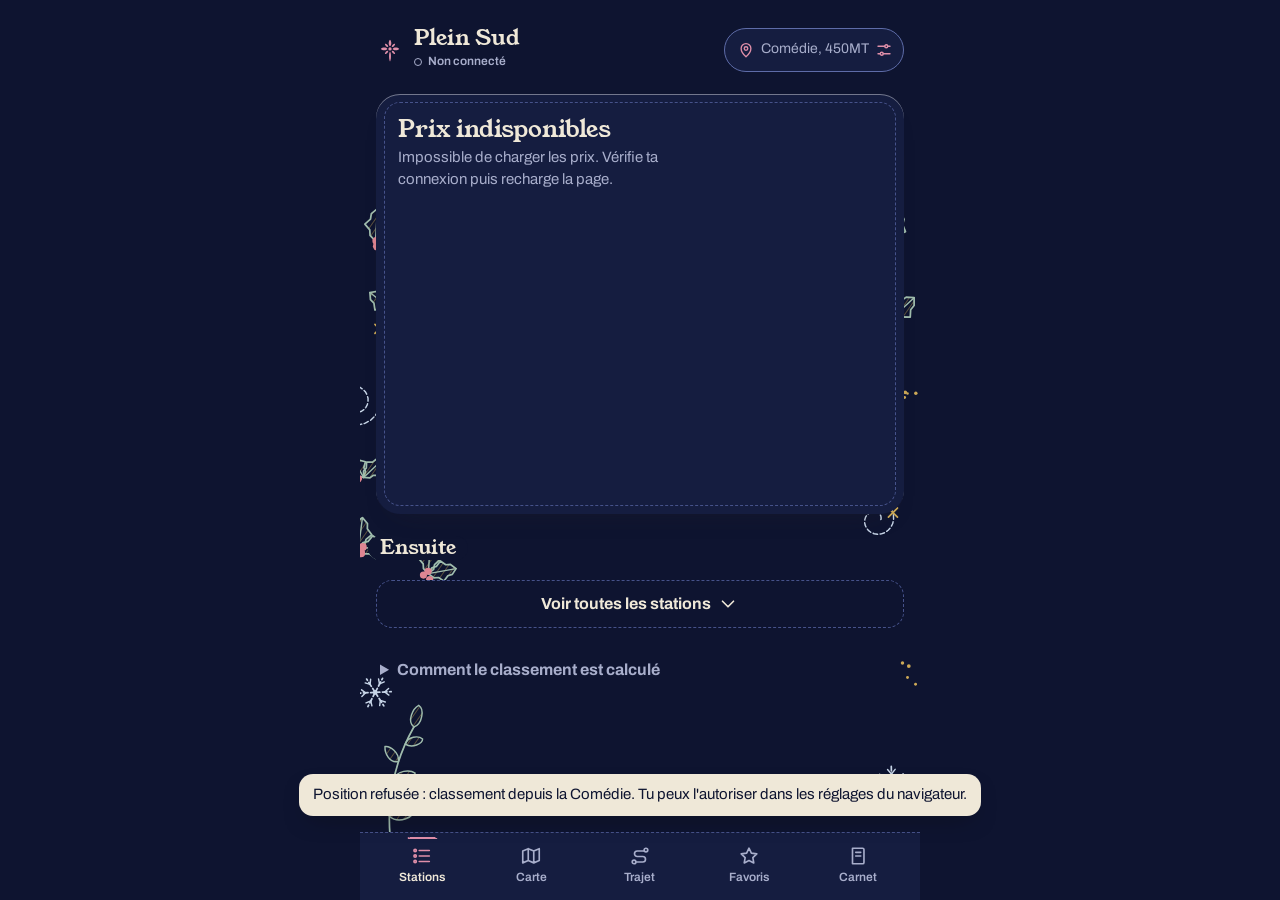
==== web/index.html @ 7401dbab "Pastille connecté / non connecté sous le titre, liens des réglages en boutons Co-Authored-By: Claude" ====
<!doctype html>
<html lang="fr" class="intro">
<head>
  <meta charset="utf-8">
  <meta name="viewport" content="width=device-width, initial-scale=1, viewport-fit=cover">
  <title>Plein Sud</title>
  <meta name="description" content="Où faire le plein autour de Montpellier, détour compris. Prix officiels relevés toutes les 6 heures.">
  <meta name="theme-color" content="#F3EDE0">
  <script src="theme.js"></script>
  <link rel="manifest" href="manifest.webmanifest">
  <link rel="icon" href="icons/icon.svg" type="image/svg+xml">
  <link rel="apple-touch-icon" href="icons/apple-touch-icon.png">
  <meta name="apple-mobile-web-app-capable" content="yes">
  <meta name="apple-mobile-web-app-status-bar-style" content="default">
  <meta name="apple-mobile-web-app-title" content="Plein Sud">
  <link rel="preload" href="fonts/archivo-wdth.woff2" as="font" type="font/woff2" crossorigin>
  <link rel="preload" href="fonts/young-serif.woff2" as="font" type="font/woff2" crossorigin>
  <script>document.documentElement.classList.add("js")</script>
  <link rel="stylesheet" href="styles.css">
</head>
<body>
  <svg width="0" height="0" style="position:absolute" aria-hidden="true">
    <defs>
      <symbol id="i-list" viewBox="0 0 24 24"><path d="M9 6h11M9 12h11M9 18h11"/><circle cx="4.5" cy="6" r="1.3"/><circle cx="4.5" cy="12" r="1.3"/><circle cx="4.5" cy="18" r="1.3"/></symbol>
      <symbol id="i-map" viewBox="0 0 24 24"><path d="M9 4 3 6.5v13L9 17l6 2.5 6-2.5v-13L15 6.5 9 4Zm0 0v13m6-10.5v13"/></symbol>
      <symbol id="i-star" viewBox="0 0 24 24"><path d="m12 3.5 2.6 5.3 5.9.9-4.3 4.1 1 5.8L12 16.9l-5.2 2.7 1-5.8-4.3-4.1 5.9-.9L12 3.5Z"/></symbol>
      <symbol id="i-log" viewBox="0 0 24 24"><path d="M6 3.5h11a1.5 1.5 0 0 1 1.5 1.5v14A1.5 1.5 0 0 1 17 20.5H6zM6 3.5v17M9.5 8h5.5M9.5 12h5.5"/></symbol>
      <symbol id="i-pin" viewBox="0 0 24 24"><path d="M12 21s-6.5-5.6-6.5-11a6.5 6.5 0 0 1 13 0c0 5.4-6.5 11-6.5 11Z"/><circle cx="12" cy="10" r="2.4"/></symbol>
      <symbol id="i-go" viewBox="0 0 24 24"><path d="M4 11.5 20 4l-7.5 16-1.8-6.7L4 11.5Z"/></symbol>
      <symbol id="i-share" viewBox="0 0 24 24"><path d="M12 15V4m0 0L8 8m4-4 4 4M6 12v6.5A1.5 1.5 0 0 0 7.5 20h9a1.5 1.5 0 0 0 1.5-1.5V12"/></symbol>
      <symbol id="i-close" viewBox="0 0 24 24"><path d="M6 6l12 12M18 6 6 18"/></symbol>
      <symbol id="i-caution" viewBox="0 0 24 24"><path d="M12 4 2.8 19.5h18.4L12 4Z"/><path d="M12 10v4.5M12 17.2v.3"/></symbol>
      <symbol id="i-plus" viewBox="0 0 24 24"><path d="M12 5v14M5 12h14"/></symbol>
      <symbol id="i-sliders" viewBox="0 0 24 24"><path d="M4 7h9M17 7h3M4 17h3M11 17h9"/><circle cx="15" cy="7" r="2"/><circle cx="9" cy="17" r="2"/></symbol>
      <symbol id="i-chevron" viewBox="0 0 24 24"><path d="m6 9 6 6 6-6"/></symbol>
      <symbol id="i-route" viewBox="0 0 24 24"><circle cx="5.5" cy="18.5" r="2"/><circle cx="18.5" cy="5.5" r="2"/><path d="M7.5 18.5H15a3 3 0 0 0 0-6H9a3 3 0 0 1 0-6h7.5"/></symbol>
      <symbol id="i-ride" viewBox="0 0 24 24"><path d="M3 9.5c2.5 0 3.5 1.5 5 1.5h8c1.5 0 2.5-1.5 5-1.5M8 11l-1.5 7M16 11l1.5 7M10.5 11v-2h3v2"/></symbol>
      <symbol id="i-flag" viewBox="0 0 24 24"><path d="M5.5 21V4m0 .5h11l-2 4 2 4h-11"/></symbol>
    </defs>
  </svg>

  <div class="shell">
    <header class="top">
      <svg class="mark" viewBox="0 0 256 256" aria-hidden="true"><path class="mk-petal" style="--i:0" d="M128.00 94.00C147.00 80.80 140.40 44.80 128.00 34.00C115.60 44.80 109.00 80.80 128.00 94.00Z"/><path class="mk-petal" style="--i:1" d="M144.97 101.03C161.58 104.57 175.90 83.25 174.67 71.33C162.75 70.10 141.43 84.42 144.97 101.03Z"/><path class="mk-petal" style="--i:2" d="M152.00 118.00C165.20 137.00 201.20 130.40 212.00 118.00C201.20 105.60 165.20 99.00 152.00 118.00Z"/><path class="mk-petal" style="--i:3" d="M144.97 134.97C141.43 151.58 162.75 165.90 174.67 164.67C175.90 152.75 161.58 131.43 144.97 134.97Z"/><path class="mk-petal" style="--i:4" d="M128.00 142.00C113.75 162.24 118.70 217.44 128.00 234.00C137.30 217.44 142.25 162.24 128.00 142.00Z"/><path class="mk-petal" style="--i:5" d="M111.03 134.97C94.42 131.43 80.10 152.75 81.33 164.67C93.25 165.90 114.57 151.58 111.03 134.97Z"/><path class="mk-petal" style="--i:6" d="M104.00 118.00C90.80 99.00 54.80 105.60 44.00 118.00C54.80 130.40 90.80 137.00 104.00 118.00Z"/><path class="mk-petal" style="--i:7" d="M111.03 101.03C114.57 84.42 93.25 70.10 81.33 71.33C80.10 83.25 94.42 104.57 111.03 101.03Z"/><path class="mk-core" d="M143 118A15 15 0 1 1 113 118A15 15 0 1 1 143 118Z"/></svg>
      <div class="brand">
        <h1>Plein Sud</h1>
        <button class="who" id="who" type="button" aria-label="Profil : non connecté. Ouvrir Amis"><i aria-hidden="true"></i><span>Non connecté</span></button>
      </div>
      <button class="start" id="start" type="button" aria-haspopup="dialog" aria-label="Départ et véhicule">
        <svg class="ic" aria-hidden="true"><use href="#i-pin"/></svg><span id="startText">Position…</span><svg class="ic ic-end" aria-hidden="true"><use href="#i-sliders"/></svg>
      </button>
    </header>

    <div class="fuels" id="fuels" role="radiogroup" aria-label="Carburant"></div>
    <p class="fresh" id="fresh" role="status" hidden></p>

    <div class="ptr" id="ptr" aria-hidden="true"><svg class="ptr-flower" viewBox="0 0 64 64"><g class="ptr-petals"><path style="--i:0" transform="rotate(0 32 32)" d="M32 30C27 25 27 13 32 8C37 13 37 25 32 30Z"/><path style="--i:1" transform="rotate(45 32 32)" d="M32 30C27 25 27 13 32 8C37 13 37 25 32 30Z"/><path style="--i:2" transform="rotate(90 32 32)" d="M32 30C27 25 27 13 32 8C37 13 37 25 32 30Z"/><path style="--i:3" transform="rotate(135 32 32)" d="M32 30C27 25 27 13 32 8C37 13 37 25 32 30Z"/><path style="--i:4" transform="rotate(180 32 32)" d="M32 30C27 25 27 13 32 8C37 13 37 25 32 30Z"/><path style="--i:5" transform="rotate(225 32 32)" d="M32 30C27 25 27 13 32 8C37 13 37 25 32 30Z"/><path style="--i:6" transform="rotate(270 32 32)" d="M32 30C27 25 27 13 32 8C37 13 37 25 32 30Z"/><path style="--i:7" transform="rotate(315 32 32)" d="M32 30C27 25 27 13 32 8C37 13 37 25 32 30Z"/></g><circle class="ptr-knot" cx="32" cy="32" r="4.5"/></svg><span class="ptr-text" id="ptrText">Tire pour actualiser</span></div>
    <main class="views" id="views">
      <section class="view" id="view-rank" aria-labelledby="tab-rank">
        <article class="answer" id="answer" aria-live="polite">
          <svg class="bouquet pending" viewBox="0 0 200 380" aria-hidden="true" focusable="false"><defs><pattern id="satin" width="4" height="4" patternUnits="userSpaceOnUse" patternTransform="rotate(35)"><line x1="0" y1="0" x2="0" y2="4" class="satin-line"/></pattern><pattern id="satin-rose" width="3.4" height="3.4" patternUnits="userSpaceOnUse" patternTransform="rotate(-20)"><line x1="0" y1="0" x2="0" y2="3.4" class="satin-line-rose"/></pattern></defs><g class="stitches"><path class="t-sage w2" d="M182 372C170 320 156 282 140 238C126 200 118 160 116 108"/><path class="t-sage w1 stitch" d="M185 372C174 322 160 284 144 240C131 203 123 163 120 112"/><path class="t-sage w15 satin" d="M160.0 300.0C153.3 282.8 127.8 274.2 118.0 280.8C121.7 290.7 143.6 308.5 160.0 300.0Z"/><path class="t-sage w1" d="M160 300Q142.0 288.4 118.0 280.8"/><path class="t-sage w15 satin" d="M148.0 262.0C162.0 266.0 181.1 250.4 182.6 241.7C173.1 239.6 148.3 245.7 148.0 262.0Z"/><path class="t-sage w1" d="M148 262Q168.3 249.8 182.6 241.7"/><path class="t-sage w15 satin" d="M136.0 222.0C132.7 207.5 109.9 195.2 100.5 199.3C103.6 208.0 121.9 227.2 136.0 222.0Z"/><path class="t-sage w1" d="M136 222Q121.2 208.7 100.5 199.3"/><path class="t-sage w15 satin" d="M128.0 186.0C140.1 186.8 155.1 174.1 155.1 165.3C146.3 164.2 128.0 172.6 128.0 186.0Z"/><path class="t-sage w1" d="M128 186Q144.5 173.6 155.1 165.3"/><path class="t-sage w15 satin" d="M122.0 152.0C122.4 139.7 107.8 130.0 102.0 132.3C102.0 139.1 110.5 154.4 122.0 152.0Z"/><path class="t-sage w1" d="M122 152Q115.0 140.1 102.0 132.3"/><path class="t-lav w15" d="M150 268C120 246 96 214 84 168"/><ellipse class="t-lav w12 knot" cx="112.8" cy="234.5" rx="3.6" ry="5.2" transform="rotate(-45.0 112.8 234.5)"/><ellipse class="t-lav w12 knot" cx="121.8" cy="234.5" rx="3.6" ry="5.2" transform="rotate(5.0 121.8 234.5)"/><ellipse class="t-lav w12 knot" cx="105.8" cy="225.0" rx="3.6" ry="5.2" transform="rotate(-45.0 105.8 225.0)"/><ellipse class="t-lav w12 knot" cx="114.8" cy="225.0" rx="3.6" ry="5.2" transform="rotate(5.0 114.8 225.0)"/><ellipse class="t-lav w12 knot" cx="99.3" cy="214.7" rx="3.6" ry="5.2" transform="rotate(-45.0 99.3 214.7)"/><ellipse class="t-lav w12 knot" cx="108.3" cy="214.7" rx="3.6" ry="5.2" transform="rotate(5.0 108.3 214.7)"/><ellipse class="t-lav w12 knot" cx="93.4" cy="203.7" rx="3.6" ry="5.2" transform="rotate(-45.0 93.4 203.7)"/><ellipse class="t-lav w12 knot" cx="102.4" cy="203.7" rx="3.6" ry="5.2" transform="rotate(5.0 102.4 203.7)"/><ellipse class="t-lav w12 knot" cx="88.1" cy="192.0" rx="3.6" ry="5.2" transform="rotate(-45.0 88.1 192.0)"/><ellipse class="t-lav w12 knot" cx="97.1" cy="192.0" rx="3.6" ry="5.2" transform="rotate(5.0 97.1 192.0)"/><ellipse class="t-lav w12 knot" cx="83.5" cy="179.4" rx="3.6" ry="5.2" transform="rotate(-45.0 83.5 179.4)"/><ellipse class="t-lav w12 knot" cx="92.5" cy="179.4" rx="3.6" ry="5.2" transform="rotate(5.0 92.5 179.4)"/><ellipse class="t-lav w12 knot" cx="79.5" cy="166.0" rx="3.6" ry="5.2" transform="rotate(-45.0 79.5 166.0)"/><ellipse class="t-lav w12 knot" cx="88.5" cy="166.0" rx="3.6" ry="5.2" transform="rotate(5.0 88.5 166.0)"/><path class="t-sage w15" d="M141 240C122 238 104 246 90 262"/><path class="t-rose w12" d="M90.0 262.0C97.6 261.4 101.1 252.8 98.0 248.1C92.5 248.3 86.3 256.1 90.0 262.0Z"/><path class="t-rose w12" d="M90.0 262.0C96.6 266.3 105.4 260.4 105.0 256.5C101.1 254.0 90.7 254.4 90.0 262.0Z"/><path class="t-rose w12" d="M90.0 262.0C90.4 270.0 102.0 270.8 105.0 267.5C105.1 262.3 96.5 257.4 90.0 262.0Z"/><path class="t-sage w12 satin" d="M104.0 250.0C97.8 251.3 97.5 261.1 99.2 263.2C103.2 262.8 106.9 255.7 104.0 250.0Z"/><path class="t-coral w12" d="M122.0 318.0C130.0 314.9 126.3 303.9 122.7 301.5C118.7 302.7 115.4 312.8 122.0 318.0Z"/><path class="t-coral w12" d="M122.0 318.0C127.4 323.0 135.6 315.5 137.1 311.3C132.8 309.3 122.0 310.1 122.0 318.0Z"/><path class="t-coral w12" d="M122.0 318.0C119.9 326.0 127.5 331.4 131.5 331.5C133.3 326.7 130.7 318.6 122.0 318.0Z"/><path class="t-coral w12" d="M122.0 318.0C113.4 317.5 110.6 327.9 113.6 332.2C118.8 331.7 124.5 324.7 122.0 318.0Z"/><path class="t-coral w12" d="M122.0 318.0C120.0 311.6 110.1 310.1 106.1 313.5C107.6 318.7 115.1 324.2 122.0 318.0Z"/><circle class="t-ochre knot-fill" cx="122" cy="318" r="3.1"/><path class="t-coral w12" d="M102.0 340.0C108.0 338.1 105.6 329.8 102.9 328.0C98.8 329.9 96.4 335.6 102.0 340.0Z"/><path class="t-coral w12" d="M102.0 340.0C105.8 342.9 111.5 337.7 113.1 335.4C109.4 332.3 102.6 333.2 102.0 340.0Z"/><path class="t-coral w12" d="M102.0 340.0C99.6 344.2 103.8 350.0 108.0 350.4C109.4 346.4 108.5 341.4 102.0 340.0Z"/><path class="t-coral w12" d="M102.0 340.0C96.3 338.6 92.6 346.1 95.0 349.8C98.0 350.9 103.4 344.1 102.0 340.0Z"/><path class="t-coral w12" d="M102.0 340.0C101.4 333.5 94.2 331.7 91.1 334.9C91.5 339.6 98.1 343.6 102.0 340.0Z"/><circle class="t-ochre knot-fill" cx="102" cy="340" r="2.2"/><path class="t-coral w12" d="M140.0 346.0C143.7 342.3 142.7 337.0 139.3 335.5C137.4 336.9 134.9 344.4 140.0 346.0Z"/><path class="t-coral w12" d="M140.0 346.0C144.2 350.4 150.0 347.6 150.3 344.1C147.6 341.8 141.5 340.2 140.0 346.0Z"/><path class="t-coral w12" d="M140.0 346.0C138.2 350.2 144.7 355.4 147.2 353.6C148.0 351.7 146.0 346.1 140.0 346.0Z"/><path class="t-coral w12" d="M140.0 346.0C134.3 345.2 132.1 351.2 134.2 354.7C137.6 355.9 142.9 350.5 140.0 346.0Z"/><path class="t-coral w12" d="M140.0 346.0C139.7 340.1 133.0 341.3 130.2 342.3C131.4 346.0 136.0 348.3 140.0 346.0Z"/><circle class="t-ochre knot-fill" cx="140" cy="346" r="2.0"/><path class="t-sky w12 stitch" d="M139.3 56.5 L141.9 52.2 L145.3 48.7 L149.4 46.1 L153.8 44.5 L158.4 44.0 L162.9 44.6 L167.1 46.1 L170.8 48.5 L173.7 51.6 L175.8 55.2 L177.0 59.1 L177.3 63.1 L176.7 67.0 L175.2 70.5 L173.0 73.6 L170.2 76.0 L167.1 77.6 L163.7 78.5 L160.3 78.6 L157.1 77.9 L154.2 76.5 L151.7 74.6 L149.9 72.2 L148.6 69.5 L148.1 66.7 L148.1 63.9 L148.8 61.3 L150.1 59.0 L151.8 57.2 L153.8 55.8 L155.9 55.0 L158.2 54.7 L160.3 54.9 L162.3 55.6 L163.9 56.6 L165.3 58.0 L166.2 59.6 L166.6 61.2 L166.7 62.9 L166.4 64.4 L165.8 65.7 L164.9 66.8 L163.8 67.6 L162.7 68.0"/><path class="t-sky w12 stitch" d="M86.9 98.2 L84.8 101.6 L82.0 104.4 L78.8 106.5 L75.2 107.7 L71.5 108.1 L67.9 107.7 L64.6 106.5 L61.7 104.6 L59.3 102.2 L57.6 99.4 L56.6 96.3 L56.4 93.2 L56.8 90.1 L57.9 87.4 L59.5 85.0 L61.6 83.1 L64.0 81.7 L66.6 81.0 L69.1 80.9 L71.6 81.3 L73.8 82.3 L75.7 83.7 L77.1 85.4 L78.1 87.3 L78.6 89.4 L78.6 91.4 L78.2 93.3 L77.4 94.9 L76.2 96.3 L74.8 97.3 L73.4 98.0 L71.8 98.2 L70.4 98.1 L69.1 97.7 L68.0 97.0 L67.1 96.1 L66.5 95.1 L66.2 94.1 L66.2 93.1"/><path class="t-lav w1 stitch" d="M143.0 140.1 L140.7 138.0 L138.9 135.5 L137.8 132.7 L137.3 129.8 L137.6 126.9 L138.4 124.2 L139.8 121.9 L141.7 120.0 L143.9 118.5 L146.2 117.7 L148.7 117.4 L151.1 117.7 L153.3 118.5 L155.2 119.7 L156.7 121.3 L157.8 123.2 L158.4 125.1 L158.5 127.1 L158.2 129.0 L157.5 130.7 L156.4 132.2 L155.1 133.3 L153.6 134.0 L152.1 134.4 L150.6 134.4 L149.1 134.1 L147.9 133.4 L146.9 132.6 L146.2 131.5 L145.8 130.4 L145.6 129.3 L145.7 128.3 L146.1 127.4 L146.6 126.6 L147.2 126.1 L147.9 125.7"/><path class="t-sky w12 stitch" d="M58 112C70 120 86 118 92 106"/><path class="t-sky w12 stitch" d="M168 98C182 104 190 92 184 80"/><path class="t-rose w15 satin-rose" d="M116.0 104.0C114.0 81.0 83.3 73.9 70.1 79.6C71.1 93.5 96.8 114.9 116.0 104.0Z"/><path class="t-rose w15 satin-rose" d="M116.0 104.0C124.5 82.3 102.6 61.0 89.2 59.4C83.8 71.4 94.1 103.6 116.0 104.0Z"/><path class="t-rose w15 satin-rose" d="M116.0 104.0C135.1 90.6 128.0 58.9 116.0 52.0C102.9 60.9 97.7 91.1 116.0 104.0Z"/><path class="t-rose w15 satin-rose" d="M116.0 104.0C139.8 102.3 149.9 73.0 142.8 59.4C127.9 59.4 106.2 82.6 116.0 104.0Z"/><path class="t-rose w15 satin-rose" d="M116.0 104.0C136.5 113.8 160.4 92.9 161.9 79.6C150.4 72.4 118.6 81.6 116.0 104.0Z"/><path class="t-rose w12" d="M116.0 108.0C110.0 89.8 85.3 91.8 76.6 101.1C80.8 112.5 102.1 122.4 116.0 108.0Z"/><path class="t-rose w12" d="M116.0 108.0C119.8 88.1 100.1 75.7 87.7 79.7C84.5 91.9 97.4 112.2 116.0 108.0Z"/><path class="t-rose w12" d="M116.0 108.0C134.8 112.7 148.1 90.4 144.3 79.7C132.8 75.9 110.9 89.9 116.0 108.0Z"/><path class="t-rose w12" d="M116.0 108.0C128.7 122.7 151.9 113.4 155.4 101.1C147.5 92.0 123.0 90.0 116.0 108.0Z"/><path class="t-rose w15" d="M116.0 110.0C126.4 97.7 115.1 79.9 105.5 77.7C100.1 85.6 101.7 107.1 116.0 110.0Z"/><path class="t-rose w15" d="M116.0 110.0C130.6 106.1 134.0 85.9 126.5 77.7C116.1 79.0 105.9 96.8 116.0 110.0Z"/><circle class="t-ochre knot-fill" cx="103.8" cy="97.6" r="2.3"/><circle class="t-ochre knot-fill" cx="105.7" cy="95.7" r="2.3"/><circle class="t-ochre knot-fill" cx="108.5" cy="94.3" r="2.3"/><circle class="t-ochre knot-fill" cx="112.1" cy="93.3" r="2.3"/><circle class="t-ochre knot-fill" cx="116.0" cy="93.0" r="2.3"/><circle class="t-ochre knot-fill" cx="119.9" cy="93.3" r="2.3"/><circle class="t-ochre knot-fill" cx="123.5" cy="94.3" r="2.3"/><circle class="t-ochre knot-fill" cx="126.3" cy="95.7" r="2.3"/><circle class="t-ochre knot-fill" cx="128.2" cy="97.6" r="2.3"/><circle class="t-ochre knot-fill" cx="116" cy="96" r="3"/></g></svg>
          <div class="answer-body" id="answerBody"></div>
        </article>
        <button type="button" class="e10hint" id="e10Hint" hidden></button>
        <button type="button" class="savings" id="savings" data-view-go="log" hidden></button>
        <h2 class="next-title" id="nextTitle">Ensuite</h2>
        <ol class="alts" id="alts" aria-labelledby="nextTitle"></ol>
        <button class="more" id="showAll" type="button" aria-expanded="false" aria-controls="allList"><span id="showAllText">Voir toutes les stations</span><svg class="ic" aria-hidden="true"><use href="#i-chevron"/></svg></button>
        <ol class="alts all" id="allList" hidden aria-label="Toutes les stations"></ol>
        <section class="trend" id="trend" aria-labelledby="trendTitle" hidden>
          <h2 class="next-title" id="trendTitle">Prix de la zone</h2>
          <div class="trend-card" id="trendBody"></div>
        </section>
        <details class="how">
          <summary>Comment le classement est calculé</summary>
          <p>Coût total = le plein + le carburant brûlé pour l’aller-retour depuis ton point de départ, avec ton véhicule. La distance est à vol d’oiseau multipliée par 1,3 pour approcher la route. Les prix de plus de 14 jours et les ruptures signalées sont écartés. Positions et noms des stations : © contributeurs OpenStreetMap.</p>
        </details>
      </section>

      <section class="view" id="view-map" aria-labelledby="tab-map" hidden>
        <div class="map" id="map" role="region" aria-label="Carte des stations"></div>
        <p class="map-note" id="mapNote">Les numéros reprennent le classement. Touche une pastille pour ouvrir la station.</p>
      </section>

      <section class="view" id="view-trip" aria-labelledby="tab-trip" hidden>
        <h2 class="view-title">Trajet</h2>
        <form class="trip-form" id="tripForm" autocomplete="off" role="search">
          <p class="trip-from">Départ : <button type="button" class="linkish" data-open-settings id="tripFrom">ta position</button></p>
          <label class="field" for="tripTo">Où vas-tu ?
            <input id="tripTo" type="search" enterkeyhint="search" placeholder="Millau, Nîmes, une adresse…" aria-controls="tripSugg" aria-autocomplete="list"></label>
          <ul class="trip-sugg" id="tripSugg" role="listbox" aria-label="Suggestions" hidden></ul>
          <div class="choices trip-recent" id="tripRecent"></div>
          <div class="trip-corr"><span>Écart max de la route</span><div class="choices" id="tripCorr"></div></div>
        </form>
        <div class="trip-map" id="tripMap" role="region" aria-label="Aperçu du trajet et des stations" hidden></div>
        <div class="trip-out" id="tripOut" aria-live="polite"></div>
      </section>

      <section class="view" id="view-fav" aria-labelledby="tab-fav" hidden>
        <h2 class="view-title">Tes stations</h2>
        <ol class="alts" id="favList"></ol>
      </section>

      <section class="view" id="view-log" aria-labelledby="tab-log" hidden>
        <h2 class="view-title">Carnet</h2>
        <div class="log-total" id="logTotal"></div>
        <form class="log-form" id="logForm">
          <h3>Noter un plein</h3>
          <label class="field" for="logStation">Station
            <select id="logStation" required></select>
          </label>
          <div class="field-row">
            <label class="field" for="logLitres">Litres
              <input id="logLitres" type="text" inputmode="decimal" autocomplete="off" placeholder="14" required>
            </label>
            <label class="field" for="logPrice">Prix au litre (€)
              <input id="logPrice" type="text" inputmode="decimal" autocomplete="off" placeholder="1,989" required>
            </label>
          </div>
          <label class="field" for="logKm">Kilométrage au compteur (facultatif, pour calculer ta conso réelle)
            <input id="logKm" type="text" inputmode="numeric" autocomplete="off" placeholder="12 340">
          </label>
          <p class="hint" id="logPreview"></p>
          <button class="btn btn-main" type="submit"><svg class="ic" aria-hidden="true"><use href="#i-plus"/></svg>Ajouter au carnet</button>
        </form>
        <ol class="log-list" id="logList" aria-label="Pleins notés"></ol>
      </section>
    </main>

    <nav class="tabs" role="tablist" aria-label="Sections">
      <button role="tab" id="tab-rank" aria-controls="view-rank" aria-selected="true" data-view="rank"><svg class="ic" aria-hidden="true"><use href="#i-list"/></svg><span>Stations</span></button>
      <button role="tab" id="tab-map" aria-controls="view-map" aria-selected="false" data-view="map"><svg class="ic" aria-hidden="true"><use href="#i-map"/></svg><span>Carte</span></button>
      <button role="tab" id="tab-trip" aria-controls="view-trip" aria-selected="false" data-view="trip"><svg class="ic" aria-hidden="true"><use href="#i-route"/></svg><span>Trajet</span></button>
      <button role="tab" id="tab-fav" aria-controls="view-fav" aria-selected="false" data-view="fav"><svg class="ic" aria-hidden="true"><use href="#i-star"/></svg><span>Favoris</span></button>
      <button role="tab" id="tab-log" aria-controls="view-log" aria-selected="false" data-view="log"><svg class="ic" aria-hidden="true"><use href="#i-log"/></svg><span>Carnet</span></button>
    </nav>
  </div>

  <div class="fill-scrim" id="fillScrim" hidden></div>
  <aside class="fillcard" id="fillCard" role="status" aria-live="polite" aria-labelledby="fillTitle" hidden>
    <p class="fill-title" id="fillTitle">Tu fais le plein ?</p>
    <p class="fill-text" id="fillText"></p>
    <div class="fill-actions">
      <button class="btn btn-main" type="button" id="fillQuick"></button>
      <button class="btn" type="button" id="fillYes">Modifier les litres ou le prix</button>
      <button class="btn btn-text" type="button" id="fillNo">Pas maintenant</button>
    </div>
  </aside>
  <label class="haptic" id="hapticLabel" aria-hidden="true"><input type="checkbox" switch id="hapticSwitch" tabindex="-1"></label>

  <dialog class="sheet-host" id="stationSheet" aria-labelledby="stTitle">
    <div class="scrim" data-close></div>
    <div class="sheet" id="stationBody"></div>
  </dialog>

  <dialog class="sheet-host" id="navSheet" aria-labelledby="navTitle">
    <div class="scrim" data-close></div>
    <div class="sheet">
      <div class="grabber" aria-hidden="true"></div>
      <div class="sheet-head"><h2 id="navTitle">Ouvrir l’itinéraire avec</h2>
        <button class="icon-btn" type="button" data-close aria-label="Fermer"><svg class="ic" aria-hidden="true"><use href="#i-close"/></svg></button></div>
      <div class="nav-apps" id="navApps"></div>
      <label class="remember" for="navRemember"><input type="checkbox" id="navRemember" checked> Retenir mon choix</label>
    </div>
  </dialog>

  <dialog class="sheet-host" id="friendsSheet" aria-labelledby="frTitle">
    <div class="scrim" data-close></div>
    <div class="sheet">
      <div class="grabber" aria-hidden="true"></div>
      <div class="sheet-head">
        <h2 id="frTitle">Amis</h2>
        <button class="icon-btn" type="button" data-close aria-label="Fermer"><svg class="ic" aria-hidden="true"><use href="#i-close"/></svg></button>
      </div>
      <div id="friendsBody"></div>
    </div>
  </dialog>

  <dialog class="sheet-host" id="settingsSheet" aria-labelledby="setTitle">
    <div class="scrim" data-close></div>
    <form class="sheet" id="settingsForm" method="dialog">
      <div class="grabber" aria-hidden="true"></div>
      <div class="sheet-head">
        <h2 id="setTitle">Départ et véhicule</h2>
        <button class="icon-btn" type="button" data-close aria-label="Fermer"><svg class="ic" aria-hidden="true"><use href="#i-close"/></svg></button>
      </div>
      <fieldset>
        <legend>Point de départ</legend>
        <button type="button" class="choice choice-wide" id="useGps"><svg class="ic" aria-hidden="true"><use href="#i-pin"/></svg><span id="useGpsText">Ma position</span></button>
        <p class="hint" id="gpsHint" hidden></p>
        <div class="choices" id="places"></div>
      </fieldset>
      <fieldset>
        <legend>Véhicule</legend>
        <div class="choices" id="profiles"></div>
        <button class="btn btn-text veh-edit" type="button" id="vehEdit" hidden>Modifier ce véhicule</button>
        <div class="level" id="levelBox">
          <label class="field" for="level"><span>Niveau du réservoir <output id="levelOut" for="level" class="level-out">inconnu</output></span>
            <input id="level" type="range" min="0" max="100" step="5" value="50"></label>
          <div class="veh-actions">
            <button class="btn" type="button" id="levelFull">Réservoir plein</button>
            <button class="btn btn-text" type="button" id="levelUnknown">Je ne sais pas</button>
          </div>
        </div>
        <div class="veh-form" id="vehForm" hidden>
          <div class="field-row veh-id">
            <label class="field" for="vehName">Modèle ou nom<input id="vehName" type="text" maxlength="24" autocomplete="off" list="vehModels" placeholder="MT-07, Clio…"></label>
            <label class="field" for="vehYear">Année<input id="vehYear" type="text" inputmode="numeric" maxlength="4" autocomplete="off" placeholder="2021"></label>
          </div>
          <datalist id="vehModels"></datalist>
          <p class="veh-match" id="vehMatch" role="status" hidden></p>
          <div class="field-row">
            <label class="field" for="vehLitres"><span>Réservoir (litres) <span class="auto-tag">rempli seul</span></span><input id="vehLitres" type="text" inputmode="decimal"></label>
            <label class="field" for="vehConso"><span>Conso (L/100 km) <span class="auto-tag">rempli seul</span></span><input id="vehConso" type="text" inputmode="decimal"></label>
          </div>
          <label class="field" for="vehFuel">Carburant<select id="vehFuel"></select></label>
          <p class="hint" id="vehHint" role="alert" hidden></p>
          <div class="veh-actions">
            <button class="btn btn-main" type="button" id="vehSave">Enregistrer</button>
            <button class="btn" type="button" id="vehCancel">Annuler</button>
            <button class="btn btn-text" type="button" id="vehDelete" hidden>Supprimer</button>
          </div>
        </div>
      </fieldset>
      <fieldset>
        <legend>Rayon</legend>
        <div class="range"><input id="radius" type="range" min="3" max="40" step="1" aria-describedby="radiusOut"><output id="radiusOut" for="radius"></output></div>
      </fieldset>
      <fieldset>
        <legend>Appli d’itinéraire</legend>
        <div class="choices" id="navPref"></div>
      </fieldset>
      <fieldset>
        <legend>Thème</legend>
        <div class="choices" id="themePref"></div>
        <p class="hint" id="themeHint"></p>
      </fieldset>
      <div class="set-links">
        <button class="btn" type="button" id="openFriends">Amis et profil</button>
        <a class="btn" href="confidentialite.html">Confidentialité</a>
        <a class="btn" href="coulisses.html">En coulisses</a>
      </div>
      <p class="app-version">Plein Sud v0.9 · bêta</p>
      <button class="btn btn-main" type="submit">Voir les stations</button>
    </form>
  </dialog>

  <dialog class="ride" id="ride" aria-labelledby="rideName">
    <div class="ride-top">
      <p class="ride-rank" id="rideRank"></p>
      <button class="icon-btn" type="button" id="rideClose" aria-label="Quitter le mode guidon"><svg class="ic" aria-hidden="true"><use href="#i-close"/></svg></button>
    </div>
    <div class="ride-card" id="rideCard">
      <p class="ride-name" id="rideName"></p>
      <p class="ride-price" id="ridePrice"></p>
      <p class="ride-meta" id="rideMeta"></p>
    </div>
    <button class="ride-go" type="button" id="rideGo"><svg class="ic" aria-hidden="true"><use href="#i-go"/></svg>Y aller</button>
    <button class="ride-next" type="button" id="rideNext">Station suivante</button>
  </dialog>

  <div class="toast" id="toast" role="status" aria-live="polite" hidden></div>
  <script src="garden.js" defer></script>
  <script src="app.js" type="module"></script>
</body>
</html>
---- web/styles.css ----
/* Plein Sud : un t-shirt brodé plutôt qu'une appli d'essence.
   Jour : toile crème, fils rose poudré, lavande, corail, ocre, sauge, ciel.
   Nuit : « fleurs de nuit », toile bleu nuit, fils crème, argent et or. */
@font-face {
  font-family: "Archivo"; font-style: normal; font-display: swap;
  font-weight: 100 900; font-stretch: 62% 125%;
  src: url("fonts/archivo-wdth.woff2") format("woff2-variations"), url("fonts/archivo-wdth.woff2") format("woff2");
}
@font-face {
  font-family: "Young Serif"; font-style: normal; font-display: swap; font-weight: 400;
  src: url("fonts/young-serif.woff2") format("woff2");
}

:root {
  --ground: #F3EDE0;
  --cloth: #FBF7EE;
  --ink: #2A2420;
  --ink-2: #6A5F55;
  --seam: #DCD1BC;
  --edge: #9C8B6E; /* contours lisibles au soleil (3:1 sur la toile) */
  --stitch: #C4B392;
  --rose: #A8506A;
  --rose-thread: #C2617F;
  --lav: #5E5FB3;
  --lav-fill: #D6D5F1;
  --coral: #D86A4A;
  --ochre: #C98F22;
  --sage: #6F8769;
  --sky: #8FB0C6;
  --accent: #2A2420;
  --accent-ink: #FBF7EE;
  --accent-stitch: rgba(251, 247, 238, .55);
  --good: #46653F;
  --warn-bg: #F8DFD3;
  --warn-ink: #8A3A1E;
  --scrim: rgba(42, 36, 32, .42);
  --hi: rgba(255, 255, 255, .4);
  --shade-ink: rgba(42, 36, 32, .45);
  --shade-1: rgba(14, 10, 8, .45);
  --shade-2: rgba(14, 10, 8, .5);
  --shade-3: rgba(14, 10, 8, .55);
  /* Fond brodé, une palette par saison (les fleurs changent aussi, voir garden.js). */
  /* Printemps : amandier, tulipes, vert tendre. */
  --sp-rose: #D07A92; --sp-lav: #7F79C4; --sp-lav-fill: #E2DDF4; --sp-coral: #E08A6C; --sp-sage: #6F9A5E; --sp-sky: #92BBD2;
  /* Été : coquelicot, lavande de Provence, tournesol, olivier. */
  --su-rose: #C9506A; --su-lav: #6E5FB8; --su-lav-fill: #DCD6F2; --su-coral: #D7472F; --su-sage: #7C8A55; --su-sky: #7FAFC9;
  /* Automne : rouille, prune, olive, ocre. */
  --au-rose: #B4532F; --au-lav: #7C4A6D; --au-lav-fill: #E7D3D6; --au-coral: #C98429; --au-sage: #7D7C42; --au-sky: #B8A98A;
  /* Hiver : houx, givre, bleu froid. */
  --wi-rose: #B23A48; --wi-lav: #5D6FA8; --wi-lav-fill: #DCE3F0; --wi-coral: #B46A5A; --wi-sage: #4F6F5B; --wi-sky: #7E9EC4;
  --umber: #7A5236;

  --f-ui: "Archivo", "Arial Narrow", system-ui, sans-serif;
  --f-name: "Young Serif", Georgia, serif;
  --ease-out: cubic-bezier(0.23, 1, 0.32, 1);
  --ease-in-out: cubic-bezier(0.77, 0, 0.175, 1);
  --ease-drawer: cubic-bezier(0.32, 0.72, 0, 1);
  color-scheme: light;
}
:root[data-theme="dark"] {
    --ground: #0E1430;
    --cloth: #151D40;
    --ink: #EFE8D8;
    --ink-2: #A8AECB;
    --seam: #2A3462;
    --edge: #5E6CA8;
    --stitch: #46528A;
    --rose: #E8A3B8;
    --rose-thread: #E08FA9;
    --lav: #A4A6EC;
    --lav-fill: #2E336B;
    --coral: #E89A7E;
    --ochre: #D8B25A;
    --sage: #C3CAD9;
    --sky: #C9D1E0;
    --accent: #D8B25A;
    --accent-ink: #1A1606;
    --accent-stitch: rgba(26, 22, 6, .45);
    --good: #A3D6A6;
    --warn-bg: #3D2433;
    --warn-ink: #F3B9A6;
    --scrim: rgba(4, 6, 18, .6);
    --sp-rose: #F0AFC2; --sp-lav: #B6B2F0; --sp-lav-fill: #33386E; --sp-coral: #F0AE92; --sp-sage: #B5D3A6; --sp-sky: #BCD6E8;
    --su-rose: #EE9CB0; --su-lav: #B3A6F0; --su-lav-fill: #3A3172; --su-coral: #F09276; --su-sage: #C8CF9E; --su-sky: #A9CDE2;
    --au-rose: #E8A07A; --au-lav: #D3A5C8; --au-lav-fill: #4A2F5E; --au-coral: #E3B068; --au-sage: #C9C79A; --au-sky: #B9B2C6;
    --wi-rose: #EA8C98; --wi-lav: #A9B7E8; --wi-lav-fill: #2B3768; --wi-coral: #E0A898; --wi-sage: #A9C7B5; --wi-sky: #D2E0F2;
    --umber: #C9A27E;
    color-scheme: dark;
  }


* { box-sizing: border-box; }
html { -webkit-text-size-adjust: 100%; background: var(--ground); }
html, body { overflow-x: clip; }
body { margin: 0; min-height: 100dvh; background: var(--ground); color: var(--ink); font: 400 16px/1.45 var(--f-ui); font-variant-numeric: tabular-nums; -webkit-tap-highlight-color: transparent; }
::selection { background: var(--lav-fill); color: var(--ink); }
button, input, select { font: inherit; color: inherit; }
a { color: inherit; text-underline-offset: 3px; }
:focus-visible { outline: 3px solid var(--accent); outline-offset: 2px; }
[hidden] { display: none !important; }
.ic { width: 22px; height: 22px; fill: none; stroke: currentColor; stroke-width: 1.8; stroke-linecap: round; stroke-linejoin: round; flex: none; }
.ic circle { fill: currentColor; stroke: none; }
#i-pin circle, .start .ic circle { fill: none; stroke: currentColor; }

.shell { max-width: 560px; margin: 0 auto; min-height: 100dvh; display: flex; flex-direction: column; }

/* En-tête */
.top {
  display: grid; grid-template-columns: auto auto minmax(0, 1fr); align-items: center; gap: 10px;
  padding: calc(max(env(safe-area-inset-top, 0px), 12px) + 15px) max(16px, env(safe-area-inset-right)) 4px max(16px, env(safe-area-inset-left));
}
.mark { width: 28px; height: 28px; fill: var(--rose-thread); }
.top h1 { margin: 0; font: 400 22px/1 var(--f-name); letter-spacing: -.005em; }
.icon-btn {
  width: 46px; height: 46px; display: grid; place-items: center; border-radius: 14px; cursor: pointer;
  border: 1.5px solid var(--edge); background: var(--cloth); color: var(--ink);
  transition: transform 120ms var(--ease-out), border-color 150ms ease;
}
.icon-btn.ghost { background: transparent; }
.icon-btn:active { transform: scale(0.95); }
.start {
  justify-self: end; display: flex; align-items: center; gap: 6px; min-width: 0; max-width: 100%;
  padding: 8px 10px 8px 12px; min-height: 44px; border: 1.5px solid var(--edge); border-radius: 999px; background: var(--cloth);
  color: var(--ink-2); font-size: 14px; cursor: pointer; text-align: left;
}
.start span { min-width: 0; overflow: hidden; text-overflow: ellipsis; white-space: nowrap; }
.start .ic { width: 18px; height: 18px; color: var(--rose-thread); }
.start.locating .ic { animation: breathe 1.4s ease-in-out infinite; }
@keyframes breathe { 50% { opacity: .35; } }

/* Carburants */
.fuels {
  display: flex; gap: 8px; overflow-x: auto; scrollbar-width: none; scroll-snap-type: x proximity;
  padding: 8px max(16px, env(safe-area-inset-right)) 10px max(16px, env(safe-area-inset-left));
  scroll-padding-inline: max(16px, env(safe-area-inset-left));
}
.fuels::-webkit-scrollbar { display: none; }
.fuel {
  flex: none; scroll-snap-align: start; min-height: 44px; padding: 8px 15px; cursor: pointer;
  border: 1.5px solid var(--edge); border-radius: 999px; background: var(--cloth);
  display: inline-flex; align-items: baseline; gap: 6px;
  transition: background-color 150ms ease, color 150ms ease, border-color 150ms ease, transform 120ms var(--ease-out);
}
.fuel b { font-weight: 700; font-stretch: 80%; font-size: 16px; }
.fuel small { font-size: 12px; color: var(--ink-2); }
.fuel[aria-checked="true"] { background: var(--ink); color: var(--ground); border-color: var(--ink); }
.fuel[aria-checked="true"] small { color: inherit; opacity: .7; }
.fuel:active { transform: scale(0.97); }

.views { flex: 1; padding: 0 max(16px, env(safe-area-inset-right)) 28px max(16px, env(safe-area-inset-left)); }
.view.entering { animation: viewIn 200ms var(--ease-out); }
@keyframes viewIn { from { opacity: .4; transform: translateY(6px); } }
.view-title { margin: 12px 0 12px; font: 400 26px/1.1 var(--f-name); }

/* La réponse : un écusson brodé sur la toile */
.answer {
  position: relative; overflow: hidden; border-radius: 24px; background: var(--cloth);
  outline: 1.5px dashed var(--stitch); outline-offset: -9px;
  box-shadow: 0 1px 0 var(--hi) inset, 0 14px 30px -22px var(--shade-ink);
  min-height: 420px;
}
.bouquet {
  position: absolute; right: -4px; top: 4%; height: 60%; width: auto; max-width: 50%; pointer-events: none;
}
.bouquet path, .bouquet ellipse { fill: none; stroke-linecap: round; stroke-linejoin: round; }
.w1 { stroke-width: 1; } .w12 { stroke-width: 1.2; } .w15 { stroke-width: 1.5; } .w2 { stroke-width: 2; }
.stitch { stroke-dasharray: 3.2 1.8; }
.t-sage { stroke: var(--sage); } .t-lav { stroke: var(--lav); } .t-coral { stroke: var(--coral); }
.t-rose { stroke: var(--rose-thread); } .t-sky { stroke: var(--sky); } .t-ochre { stroke: var(--ochre); }
.bouquet .knot-fill { fill: var(--ochre); stroke: none; }
.bouquet .knot { fill: var(--lav-fill); }
.bouquet .satin { fill: url(#satin); }
.bouquet .satin-rose { fill: url(#satin-rose); }
.satin-line { stroke: var(--sage); stroke-width: 1.1; opacity: .55; }
.satin-line-rose { stroke: var(--rose-thread); stroke-width: 1; opacity: .5; }
.bouquet.pending .stitches { clip-path: inset(100% 0 0 0); }

.answer-body { position: relative; z-index: 1; padding: 22px 20px 20px 22px; display: grid; gap: 14px; }
.answer-body p { margin: 0; }
.ans-head { max-width: 68%; display: grid; gap: 4px; }
.ans-name { font: 400 24px/1.12 var(--f-name); text-wrap: balance; }
.ans-ville { font-size: 15px; color: var(--ink-2); }
.ans-price { display: flex; align-items: flex-start; gap: 6px; margin-top: 2px; }
.ans-price .num { font-weight: 800; font-stretch: 68%; font-size: clamp(76px, 23vw, 100px); line-height: .86; letter-spacing: -.02em; }
.ans-price sup { font-size: .45em; margin-left: 2px; }
.ans-price .unit { font-size: 15px; font-weight: 600; color: var(--ink-2); margin-top: 6px; }
.ans-facts { display: flex; gap: 26px; max-width: 70%; }
.fact b { display: block; font-weight: 800; font-stretch: 72%; font-size: 30px; line-height: 1; white-space: nowrap; }
.fact span { white-space: nowrap; }
.fact span { font-size: 13px; color: var(--ink-2); }
.go {
  display: flex; align-items: center; justify-content: center; gap: 10px; min-height: 62px; width: 100%;
  border-radius: 18px; border: 0; cursor: pointer; text-decoration: none;
  background: var(--accent); color: var(--accent-ink); font-weight: 800; font-stretch: 90%; font-size: 21px;
  outline: 1.5px dashed var(--accent-stitch); outline-offset: -6px;
  transition: transform 120ms var(--ease-out);
}
.go .ic { width: 24px; height: 24px; stroke-width: 2; }
.go small { font-weight: 500; font-size: 14px; opacity: .85; }
.go:active { transform: scale(0.97); }
.ans-foot { display: flex; align-items: center; justify-content: space-between; gap: 10px; font-size: 14px; color: var(--ink-2); }
.ans-foot .save { color: var(--good); font-weight: 700; }
.star-btn[aria-pressed="true"] .ic { fill: var(--ochre); stroke: var(--ochre); }
.flag { display: inline-flex; align-items: center; gap: 5px; font-size: 13px; font-weight: 600; color: var(--warn-ink); background: var(--warn-bg); border-radius: 8px; padding: 2px 8px; width: fit-content; }
.flag .ic { width: 15px; height: 15px; stroke-width: 2.1; }

/* Les suivantes */
.next-title { margin: 22px 4px 10px; font: 400 20px/1 var(--f-name); }
.alts { list-style: none; margin: 0; padding: 0; display: grid; gap: 8px; }
.alt-btn {
  width: 100%; display: grid; grid-template-columns: 30px minmax(0, 1fr) auto; gap: 2px 12px; align-items: center;
  padding: 12px 14px; border-radius: 16px; border: 1.5px solid var(--edge); background: var(--cloth); cursor: pointer; text-align: left;
  transition: transform 120ms var(--ease-out), border-color 150ms ease;
}
.alt-btn:active { transform: scale(0.985); }
.rank { grid-row: span 2; width: 30px; height: 30px; display: grid; place-items: center; border-radius: 50%; border: 1.5px dashed var(--rose-thread); color: var(--rose); font-weight: 800; font-stretch: 80%; font-size: 15px; }
.alt-name { font: 400 17px/1.2 var(--f-name); min-width: 0; overflow: hidden; text-overflow: ellipsis; white-space: nowrap; }
.alt-price { font-weight: 800; font-stretch: 72%; font-size: 26px; line-height: 1; text-align: right; }
.alt-price sup { font-size: .5em; }
.alt-meta { font-size: 13px; color: var(--ink-2); min-width: 0; overflow: hidden; text-overflow: ellipsis; white-space: nowrap; }
.alt-gap { font-size: 13px; color: var(--ink-2); text-align: right; white-space: nowrap; }
.more {
  display: flex; align-items: center; justify-content: center; gap: 6px; width: 100%; min-height: 48px; margin-top: 10px;
  border: 1.5px dashed var(--stitch); border-radius: 16px; background: transparent; color: var(--ink); font-weight: 700; cursor: pointer;
}
.more .ic { transition: transform 200ms var(--ease-out); }
.more[aria-expanded="true"] .ic { transform: rotate(180deg); }
.all { margin-top: 8px; }
.empty { padding: 20px 18px; border-radius: 18px; background: var(--cloth); border: 1.5px dashed var(--stitch); display: grid; gap: 12px; justify-items: start; }
.empty p { margin: 0; max-width: 46ch; }
.how { margin-top: 18px; }
.how summary { cursor: pointer; padding: 12px 4px; font-weight: 700; min-height: 44px; color: var(--ink-2); }
.how p { margin: 0 4px 12px; color: var(--ink-2); font-size: 15px; max-width: 65ch; }

/* Carte */
.map { height: min(64dvh, 560px); border-radius: 22px; overflow: hidden; background: var(--cloth); outline: 1.5px dashed var(--stitch); outline-offset: -7px; margin-top: 4px; }
.map-note { font-size: 13px; color: var(--ink-2); margin: 10px 4px 0; }
.pin {
  width: 30px; height: 30px; display: flex; align-items: center; justify-content: center; text-align: center; cursor: pointer; padding: 0; border-radius: 50%;
  background: var(--cloth); border: 2px dashed var(--rose-thread); box-shadow: 0 4px 10px -6px var(--shade-2);
  font: 800 14px/1 var(--f-ui); font-stretch: 75%; color: var(--ink);
}
.pin.is-best { width: 40px; height: 40px; font-size: 18px; background: var(--rose-thread); border: 2px dashed var(--cloth); color: var(--cloth); outline: 2px solid var(--rose-thread); }
.me-dot { width: 18px; height: 18px; border-radius: 50%; background: var(--accent); border: 3px solid var(--cloth); box-shadow: 0 0 0 1.5px var(--accent); }
.maplibregl-ctrl-attrib { font-size: 11px !important; }
.maplibregl-ctrl-group { border-radius: 12px !important; box-shadow: none !important; border: 1.5px solid var(--edge); background: var(--cloth) !important; }
.maplibregl-ctrl-group button { width: 40px !important; height: 40px !important; }

/* Carnet */
.log-total { padding: 16px 18px; border-radius: 18px; background: var(--cloth); outline: 1.5px dashed var(--stitch); outline-offset: -7px; margin-bottom: 14px; }
.log-total p { margin: 0; font-size: 16px; }
.log-total b { font-weight: 800; font-stretch: 75%; font-size: 30px; color: var(--good); }
.log-form { display: grid; gap: 12px; background: var(--cloth); border: 1.5px solid var(--edge); border-radius: 18px; padding: 16px; }
.log-form h3, .sheet h2 { margin: 0; font: 400 21px/1.15 var(--f-name); }
.field { display: grid; gap: 6px; font-size: 13px; font-weight: 600; color: var(--ink-2); min-width: 0; }
.field input, .field select {
  min-height: 48px; padding: 8px 12px; border-radius: 12px; border: 1.5px solid var(--edge);
  background: var(--ground); color: var(--ink); font-size: 17px; font-weight: 500; width: 100%; min-width: 0;
}
.field select { text-overflow: ellipsis; white-space: nowrap; overflow: hidden; }
.field input:focus, .field select:focus { border-color: var(--accent); outline: none; box-shadow: 0 0 0 3px var(--lav-fill); }
.field-row { display: grid; grid-template-columns: 1fr 1fr; gap: 10px; }
.hint { margin: 0; font-size: 14px; color: var(--ink-2); }
.log-list { list-style: none; padding: 0; margin: 14px 0 0; display: grid; gap: 6px; }
.log-item { display: grid; grid-template-columns: minmax(0, 1fr) auto auto; gap: 10px; align-items: center; padding: 10px 12px; border-radius: 14px; background: var(--cloth); border: 1.5px solid var(--edge); }
.log-item p { margin: 0; min-width: 0; }
.log-item small { display: block; color: var(--ink-2); font-size: 13px; }
.log-gain { font-weight: 800; font-stretch: 80%; font-size: 18px; white-space: nowrap; color: var(--good); }
.log-gain.neg { color: var(--warn-ink); }
.log-del { width: 44px; height: 44px; border: 0; background: transparent; cursor: pointer; display: grid; place-items: center; color: var(--ink-2); }

.btn {
  display: inline-flex; align-items: center; justify-content: center; gap: 8px; min-height: 48px; padding: 10px 16px;
  border-radius: 14px; border: 1.5px solid var(--edge); background: var(--cloth); color: var(--ink);
  font-weight: 700; text-decoration: none; cursor: pointer; transition: transform 120ms var(--ease-out);
}
.btn:active { transform: scale(0.97); }
.btn-main { background: var(--accent); color: var(--accent-ink); border-color: var(--accent); }

/* Onglets */
.tabs {
  position: sticky; bottom: 0; z-index: 5; display: grid; grid-template-columns: repeat(5, 1fr);
  background: var(--cloth); border-top: 1.5px dashed var(--stitch);
  padding: 6px max(8px, env(safe-area-inset-right)) max(8px, env(safe-area-inset-bottom)) max(8px, env(safe-area-inset-left));
}
.tabs button {
  display: grid; justify-items: center; gap: 2px; min-height: 52px; padding: 6px 4px; border: 0; border-radius: 12px;
  background: transparent; color: var(--ink-2); font-size: 12px; font-weight: 600; cursor: pointer; transition: color 150ms ease;
}
.tabs button[aria-selected="true"] { color: var(--ink); }
.tabs button[aria-selected="true"] .ic { color: var(--rose-thread); }

/* Panneaux */
.sheet-host { border: 0; padding: 0; margin: 0; max-width: none; max-height: none; width: 100%; height: 100%; background: transparent; overflow: hidden; }
.sheet-host::backdrop { background: transparent; }
.scrim { position: fixed; inset: 0; background: var(--scrim); opacity: 0; transition: opacity 240ms ease; }
.sheet {
  position: fixed; left: 0; right: 0; bottom: 0; margin: 0 auto; max-width: 560px; max-height: 90dvh; overflow-y: auto; overscroll-behavior: contain;
  background: var(--cloth); color: var(--ink); border-radius: 24px 24px 0 0;
  padding: 8px max(18px, env(safe-area-inset-right)) max(20px, env(safe-area-inset-bottom)) max(18px, env(safe-area-inset-left));
  display: grid; gap: 16px; transform: translateY(100%); transition: transform 320ms var(--ease-drawer);
  box-shadow: 0 -14px 34px -18px var(--shade-1);
}
.sheet p { margin: 0; }
.sheet-host.is-open .scrim { opacity: 1; }
.sheet-host.is-open .sheet { transform: translateY(0); }
.grabber { width: 40px; height: 5px; border-radius: 3px; background: var(--seam); justify-self: center; }
.sheet-head { display: flex; align-items: flex-start; justify-content: space-between; gap: 12px; }
.sheet-head p { margin-top: 4px; color: var(--ink-2); font-size: 14px; }
fieldset { border: 0; margin: 0; padding: 0; display: grid; gap: 10px; min-width: 0; }
legend { font-size: 13px; font-weight: 700; color: var(--ink-2); padding: 0; margin-bottom: 10px; }
.choices { display: flex; flex-wrap: wrap; gap: 8px; }
.choice {
  display: inline-flex; align-items: center; gap: 8px; min-height: 46px; padding: 8px 14px; border-radius: 14px; cursor: pointer;
  border: 1.5px solid var(--edge); background: var(--ground); text-align: left; transition: background-color 150ms ease, border-color 150ms ease;
}
.choice small { display: block; font-size: 12px; color: var(--ink-2); }
.choice[aria-pressed="true"] { background: var(--ink); color: var(--ground); border-color: var(--ink); }
.choice[aria-pressed="true"] small { color: inherit; opacity: .7; }
.choice-wide { width: 100%; font-weight: 700; }
.range { display: flex; align-items: center; gap: 14px; }
.range input { flex: 1; accent-color: var(--accent); min-height: 44px; }
.range output { font-weight: 800; font-stretch: 75%; font-size: 22px; min-width: 60px; text-align: right; }
.nav-apps { display: grid; gap: 8px; }
.nav-app { display: flex; align-items: center; justify-content: space-between; min-height: 58px; padding: 10px 16px; border-radius: 16px; border: 1.5px solid var(--edge); background: var(--ground); font-weight: 700; font-size: 18px; cursor: pointer; text-decoration: none; color: var(--ink); }
.nav-app small { font-weight: 500; font-size: 13px; color: var(--ink-2); }
.remember { display: flex; align-items: center; gap: 10px; min-height: 44px; font-size: 15px; }
.remember input { width: 20px; height: 20px; accent-color: var(--accent); }

.st-prices { list-style: none; margin: 0; padding: 0; display: grid; }
.st-prices li { display: grid; grid-template-columns: minmax(0, 1fr) auto; gap: 2px 12px; padding: 10px 0; border-bottom: 1.5px dashed var(--seam); align-items: baseline; }
.st-prices .fuel-name { font-weight: 700; }
.st-prices .fuel-name.cur { color: var(--rose); }
.st-prices .num { font-weight: 800; font-stretch: 72%; font-size: 24px; }
.st-prices .num sup { font-size: .5em; }
.st-prices small { grid-column: 1 / -1; font-size: 12px; color: var(--ink-2); }
.st-sum { font-size: 15px; }
.st-sum b { font-weight: 800; font-stretch: 75%; font-size: 24px; }
.st-facts { margin: 0; display: grid; grid-template-columns: max-content minmax(0, 1fr); gap: 6px 14px; font-size: 14px; }
.st-facts dt { color: var(--ink-2); font-weight: 600; }
.st-facts dd { margin: 0; }
.st-actions { display: grid; grid-template-columns: 1fr auto auto; gap: 8px; align-items: stretch; }
.st-actions .go { min-height: 54px; font-size: 19px; }

/* Carte « tu fais le plein ? » : part de l'onglet Carnet */
.fillcard {
  position: fixed; z-index: 30; right: max(12px, env(safe-area-inset-right)); bottom: calc(76px + env(safe-area-inset-bottom));
  width: min(330px, calc(100% - 24px)); padding: 16px; border-radius: 22px;
  background: var(--cloth); color: var(--ink); outline: 1.5px dashed var(--stitch); outline-offset: -7px;
  box-shadow: 0 18px 40px -18px var(--shade-3);
  display: grid; gap: 10px; transform-origin: 85% 110%;
  transition: opacity 260ms ease, transform 340ms var(--ease-out);
}
.js .fillcard:not(.show) { opacity: 0; transform: translateY(14px) scale(.6); }
.fillcard p { margin: 0; }
.fill-title { font: 400 20px/1.15 var(--f-name); }
.fill-text { font-size: 15px; color: var(--ink-2); }
.fill-actions { display: grid; gap: 8px; }
.fill-actions .btn { width: 100%; }
.btn-text { border-color: transparent; background: transparent; color: var(--ink-2); min-height: 44px; }
.haptic { position: fixed; left: -100px; top: -100px; opacity: 0; pointer-events: none; }

.toast {
  position: fixed; left: 16px; right: 16px; margin-inline: auto; width: fit-content; bottom: calc(84px + env(safe-area-inset-bottom)); z-index: 20;
  transform: translateY(12px); opacity: 0; transition: transform 220ms var(--ease-out), opacity 220ms ease;
  background: var(--ink); color: var(--ground); border-radius: 14px; padding: 10px 14px; display: flex; gap: 14px; align-items: center;
  font-size: 15px; box-shadow: 0 10px 24px -12px var(--shade-2); max-width: calc(100vw - 32px);
}
.toast.show { transform: none; opacity: 1; }
.toast button { border: 0; background: transparent; color: var(--ground); font-weight: 800; text-decoration: underline; text-underline-offset: 3px; cursor: pointer; min-height: 44px; padding: 0 8px; }

.alts.unroll > li { animation: rise 260ms var(--ease-out) both; animation-delay: calc(var(--i, 0) * 50ms); }
@keyframes rise { from { opacity: .3; transform: translateY(8px); } }
.skeleton { min-height: 420px; }

@media (hover: hover) and (pointer: fine) {
  .alt-btn:hover, .fuel:hover, .choice:hover, .icon-btn:hover, .nav-app:hover { border-color: var(--ink-2); }
}

@media (prefers-reduced-motion: reduce) {
  @keyframes fade { from { opacity: 0; } }
  .alts.unroll > li, .view.entering { animation: fade 180ms ease both; animation-delay: 0ms; }
  .sheet { transition: opacity 200ms ease; transform: none; opacity: 0; }
  .sheet-host.is-open .sheet { opacity: 1; }
  .fillcard { transform: none; transition: opacity 200ms ease; }
  .start.locating .ic { animation: none; }
  .toast { transition: opacity 200ms ease; transform: none; }
  .fuel:active, .btn:active, .go:active, .alt-btn:active, .icon-btn:active { transform: none; }
}
.plain { border: 0; background: none; padding: 0; margin: 0; text-align: left; cursor: pointer; color: inherit; font: inherit; }
.ans-head.plain { display: grid; gap: 4px; }

:root[data-theme="dark"] .satin-line { stroke: var(--ochre); opacity: .5; }

:root[data-theme="dark"] .satin-line-rose { stroke: var(--ochre); opacity: .45; }


/* Fond brodé : généré par garden.js à chaque ouverture, aux couleurs de la saison. */
.garden { position: fixed; top: 0; bottom: 0; left: 50%; width: 100%; max-width: 560px; transform: translateX(-50%); z-index: 0; pointer-events: none; opacity: .95; }
.garden path, .garden ellipse { fill: none; stroke-linecap: round; stroke-linejoin: round; }
.garden .knot-fill { fill: var(--ochre); stroke: none; }
.garden .knot { fill: var(--lav-fill); }
.garden .satin { fill: url(#satin); }
.garden .satin-rose { fill: url(#satin-rose); }
.shell { position: relative; z-index: 1; }
.next-title { display: table; background: var(--ground); padding: 1px 12px 3px; margin-left: -8px; border-radius: 12px; }
/* Saisons : les valeurs vivent dans les jetons --sp-* / --su-* / --au-* / --wi-* de :root. */
.garden[data-season="printemps"] { --rose-thread: var(--sp-rose); --lav: var(--sp-lav); --lav-fill: var(--sp-lav-fill); --coral: var(--sp-coral); --sage: var(--sp-sage); --sky: var(--sp-sky); }
.garden[data-season="ete"] { --rose-thread: var(--su-rose); --lav: var(--su-lav); --lav-fill: var(--su-lav-fill); --coral: var(--su-coral); --sage: var(--su-sage); --sky: var(--su-sky); }
.garden[data-season="automne"] { --rose-thread: var(--au-rose); --lav: var(--au-lav); --lav-fill: var(--au-lav-fill); --coral: var(--au-coral); --sage: var(--au-sage); --sky: var(--au-sky); }
.garden[data-season="hiver"] { --rose-thread: var(--wi-rose); --lav: var(--wi-lav); --lav-fill: var(--wi-lav-fill); --coral: var(--wi-coral); --sage: var(--wi-sage); --sky: var(--wi-sky); }
.garden .t-umber { stroke: var(--umber); } .garden .t-umber.knot-fill { fill: var(--umber); }
.garden .t-ink.knot-fill { fill: var(--ink); opacity: .8; }
.garden .t-sky.knot-fill { fill: var(--sky); }
.garden .berry { fill: var(--rose-thread); stroke: none; }
.garden .olive { fill: var(--lav-fill); stroke-width: 1.2; }

/* États désactivés, titres équilibrés. */
button:disabled, input:disabled, select:disabled { opacity: .5; cursor: not-allowed; }
.btn-main:disabled { background: var(--seam); border-color: var(--seam); color: var(--ink-2); cursor: not-allowed; opacity: 1; }
h1, h2, h3, .fill-title, .next-title { text-wrap: balance; }
.btn-text { white-space: nowrap; }

/* Ajout et édition d'un véhicule. */
.choice-add { display: inline-flex; align-items: center; gap: 6px; border-style: dashed; background: transparent; color: var(--ink-2); }
.veh-form { display: grid; gap: 12px; margin-top: 12px; padding: 14px; border-radius: 16px; outline: 1.5px dashed var(--stitch); outline-offset: -6px; }
.veh-actions { display: flex; flex-wrap: wrap; gap: 8px; }
.veh-edit { margin-top: 8px; }

/* Modèle reconnu : les cases remplies seules sont teintées et signalées. */
.veh-id { grid-template-columns: minmax(0, 1fr) 6.5em; }
.veh-match { margin: -4px 0 0; font-size: 13px; color: var(--ink-2); }
.field .auto-tag { display: none; margin-left: 4px; padding: 1px 8px; border-radius: 999px; background: var(--lav-fill); color: var(--lav); font-weight: 600; font-size: 12px; }
.field:has(.autofilled) .auto-tag { display: inline-block; }
.field input.autofilled { background: var(--lav-fill); border-color: var(--lav); animation: autofill-pulse 900ms var(--ease-out); }
@keyframes autofill-pulse { from { box-shadow: 0 0 0 6px var(--lav-fill); } to { box-shadow: 0 0 0 0 var(--lav-fill); } }
@media (prefers-reduced-motion: reduce) { .field input.autofilled { animation: none; } }

/* Tirer pour actualiser : la fleur se coud pétale par pétale (--p de 0 à 1), le nœud central marque le seuil. */
html, body { overscroll-behavior-y: none; }
.ptr { position: relative; z-index: 2; height: 0; display: flex; flex-direction: column; align-items: center; pointer-events: none;
  --pull: 0; --p: 0; opacity: min(1, calc(var(--p) * 1.6)); transform: translateY(calc(var(--pull) * 1px - 66px)); }
.ptr-flower { flex: none; width: 44px; min-width: 44px; height: 44px; transform: rotate(calc(var(--p) * 90deg)); }
.ptr-petals path { fill: none; stroke: var(--rose-thread); stroke-width: 1.6; stroke-linecap: round; stroke-dasharray: 3.2 1.8;
  opacity: clamp(0, calc(var(--p) * 8 - var(--i)), 1); }
.ptr-knot { fill: var(--ochre); transform-origin: 32px 32px; transform: scale(0); transition: transform 220ms var(--ease-out); }
.ptr.is-armed .ptr-knot { transform: scale(1); }
.ptr-text { margin-top: 2px; font-size: 13px; color: var(--ink-2); white-space: nowrap; }
.ptr.ptr-settle, .views.ptr-settle { transition: transform 320ms var(--ease-out), opacity 240ms ease; }
.ptr.is-loading .ptr-flower { animation: ptr-spin 1.4s linear infinite; }
.ptr.is-loading .ptr-petals path { opacity: 1; animation: ptr-stitch 700ms linear infinite; }
@keyframes ptr-spin { to { transform: rotate(450deg); } }
@keyframes ptr-stitch { to { stroke-dashoffset: -10; } }
@media (prefers-reduced-motion: reduce) {
  .ptr.is-loading .ptr-flower, .ptr.is-loading .ptr-petals path { animation: none; }
  .ptr.ptr-settle, .views.ptr-settle { transition: none; }
}

/* Fraîcheur des prix, visible sous les carburants ; en alerte au-delà de 24 h. */
.fresh { margin: 0 max(16px, env(safe-area-inset-left)) 8px; font-size: 13px; color: var(--ink-2); display: flex; gap: 6px; align-items: center; width: fit-content; background: var(--ground); border-radius: 8px; padding: 2px 6px; }
.fresh.warn { color: var(--warn-ink); background: var(--warn-bg); font-weight: 600; padding: 6px 10px; border-radius: 12px; }
.fresh .ic { width: 16px; height: 16px; flex: none; }

/* Pop-up de plein : centré, sur un voile, comme les autres feuilles. */
.fillcard { left: max(12px, env(safe-area-inset-left)); right: max(12px, env(safe-area-inset-right)); width: auto; max-width: 420px; margin-inline: auto; transform-origin: 50% 110%; }
.fill-scrim { position: fixed; inset: 0; z-index: 29; background: var(--scrim); opacity: 0; transition: opacity 240ms ease; }
.fill-scrim.show { opacity: 1; }

/* Petits écrans : le nom de la station respire. */
@media (max-width: 380px) { .ans-name { font-size: 21px; } }

/* Pastilles de la carte : zone de toucher de 44 px pour les gants. */
.pin::after { content: ""; position: absolute; inset: -7px; border-radius: 50%; }

/* Le jardin ne passe plus à travers les textes. */
.more { background: var(--ground); }
.map-note { background: var(--ground); width: fit-content; padding: 2px 8px; border-radius: 8px; }

/* Carte en sombre : boutons de zoom visibles. */
:root[data-theme="dark"] .maplibregl-ctrl-group button .maplibregl-ctrl-icon { filter: invert(1) hue-rotate(180deg); }


/* Niveau du réservoir, alerte E10, autonomie. */
.level { display: grid; gap: 10px; margin-top: 12px; }
.level-out { margin-left: 6px; color: var(--ink); font-weight: 700; }
.level input[type=range] { width: 100%; }
.e10hint { display: block; width: 100%; margin: 12px 0 0; padding: 12px 14px; border-radius: 16px; border: 1.5px dashed var(--edge); background: var(--ground); text-align: left; cursor: pointer; font-size: 15px; line-height: 1.35; color: var(--ink); }
.e10hint small { display: block; color: var(--ink-2); font-size: 13px; margin-top: 2px; }
.flag.range { background: var(--lav-fill); color: var(--ink); }
.flag.range.low { background: var(--warn-bg); color: var(--warn-ink); }
.log-conso { margin: 10px 0 0; padding: 10px 12px; border-radius: 14px; background: var(--lav-fill); font-size: 15px; display: flex; flex-wrap: wrap; gap: 4px 12px; align-items: center; justify-content: space-between; }
.log-conso .btn { min-height: 40px; padding: 6px 12px; }

/* Compteur d'économies : sous la réponse, en fil vert. */
.savings { display: block; width: 100%; margin: 12px 0 0; padding: 12px 14px; border-radius: 16px; border: 1.5px dashed var(--good); background: var(--cloth); color: var(--ink); text-align: left; cursor: pointer; font-size: 15px; line-height: 1.35; }
.savings b { color: var(--good); font-weight: 800; font-stretch: 78%; font-size: 22px; margin-right: 4px; }
.savings small { display: block; color: var(--ink-2); font-size: 13px; margin-top: 2px; }

/* Courbe des prix : fil plein pour le relevé, pointillé pour la prévision, points lancés pour la bande. */
.trend-card { padding: 14px 14px 12px; border-radius: 18px; background: var(--cloth); border: 1.5px solid var(--edge); display: grid; gap: 10px; }
.trend-lead { margin: 0; font-size: 15px; color: var(--ink-2); }
.trend-lead b { color: var(--ink); font-weight: 800; font-stretch: 78%; font-size: 22px; }
.trend-lead span { color: var(--ink); font-weight: 600; }
.trend-svg { width: 100%; height: auto; display: block; overflow: visible; }
.tr-grid { stroke: var(--seam); stroke-width: 1; stroke-dasharray: 2 3; }
.tr-axis { fill: var(--ink-2); font: 600 10.5px var(--f-ui); font-variant-numeric: tabular-nums; }
.tr-line { fill: none; stroke: var(--rose-thread); stroke-width: 2.4; stroke-linecap: round; stroke-linejoin: round; }
.tr-dot { fill: var(--rose-thread); stroke: var(--cloth); stroke-width: 2; }
.tr-real { fill: none; stroke: var(--rose-thread); stroke-width: 2.2; stroke-dasharray: 5 4; stroke-linecap: round; }
.tr-band { fill: var(--lav-fill); opacity: .7; }
.tr-high, .tr-low { fill: none; stroke: var(--lav); stroke-width: 1.2; stroke-dasharray: 1.5 3; stroke-linecap: round; }
.tr-today { stroke: var(--edge); stroke-width: 1; stroke-dasharray: 2 2; }
.trend-legend { list-style: none; margin: 0; padding: 0; display: grid; gap: 4px; font-size: 13px; color: var(--ink-2); }
.trend-legend li { display: flex; align-items: center; gap: 8px; }
.trend-legend i { flex: none; width: 22px; height: 0; border-top: 2.4px solid var(--rose-thread); }
.trend-legend .lg-real { border-top-style: dashed; }
.trend-legend .lg-band { height: 10px; border: 1.2px dotted var(--lav); background: var(--lav-fill); border-radius: 3px; }
.trend .hint a { color: var(--ink); }

/* Thème et coulisses dans les réglages. */
.coulisses-link { display: block; padding: 12px 4px; font-weight: 700; color: var(--ink); text-underline-offset: 4px; }
.linkish { border: 0; background: none; padding: 0; color: var(--ink); font: inherit; font-weight: 700; text-decoration: underline; text-underline-offset: 3px; cursor: pointer; }

/* Trajet */
.trip-form { display: grid; gap: 12px; padding: 14px; border-radius: 18px; background: var(--cloth); border: 1.5px solid var(--edge); }
.trip-from { margin: 0; font-size: 15px; color: var(--ink-2); }
.trip-form input[type=search] { -webkit-appearance: none; appearance: none; }
.trip-sugg { list-style: none; margin: -6px 0 0; padding: 6px; border-radius: 16px; background: var(--cloth); border: 1.5px solid var(--edge); display: grid; gap: 2px; }
.trip-sugg button { width: 100%; min-height: 48px; padding: 8px 10px; border: 0; border-radius: 10px; background: transparent; text-align: left; cursor: pointer; font-weight: 600; }
.trip-sugg button:active, .trip-sugg button:hover { background: var(--lav-fill); }
.trip-sugg small { display: block; font-weight: 400; font-size: 12px; color: var(--ink-2); }
.trip-sugg-msg { padding: 10px; font-size: 14px; color: var(--ink-2); }
.trip-recent:empty { display: none; }
.trip-recent .choice { min-height: 40px; padding: 6px 12px; font-weight: 600; max-width: 100%; }
.trip-recent .choice { overflow: hidden; text-overflow: ellipsis; white-space: nowrap; }
.trip-recent .ic { width: 18px; height: 18px; color: var(--rose-thread); }
.trip-corr { display: flex; flex-wrap: wrap; align-items: center; gap: 8px 12px; font-size: 13px; font-weight: 600; color: var(--ink-2); }
.trip-corr .choice { min-height: 40px; padding: 6px 12px; }
.trip-out { margin-top: 16px; }
.trip-intro, .trip-wait, .trip-empty { margin: 0; padding: 16px 18px; border-radius: 18px; background: var(--cloth); border: 1.5px dashed var(--stitch); color: var(--ink-2); }
.trip-sum { display: grid; gap: 12px; padding: 18px; border-radius: 22px; background: var(--cloth); outline: 1.5px dashed var(--stitch); outline-offset: -7px; box-shadow: 0 10px 28px -20px var(--shade-1); }
.trip-sum h3 { margin: 0; font: 400 24px/1.1 var(--f-name); }
.trip-sum p { margin: 0; }
.trip-facts { color: var(--ink-2); font-size: 15px; }
.trip-fuel { font-size: 15px; }
.trip-sum .flag { white-space: normal; }
.trip-strip { width: 100%; height: auto; overflow: visible; }
.strip-line { stroke: var(--sage); stroke-width: 2.4; stroke-dasharray: 5 3; stroke-linecap: round; }
.strip-nodata { stroke: var(--seam); stroke-width: 3; }
.strip-dry { stroke: var(--warn-ink); stroke-width: 2.4; stroke-dasharray: 2 3; }
.strip-note { fill: var(--warn-ink); font: 700 10px var(--f-ui); }
.strip-start { fill: var(--accent); }
.strip-end { fill: var(--cloth); stroke: var(--rose-thread); stroke-width: 2.4; }
.strip-pin circle { fill: var(--cloth); stroke: var(--rose-thread); stroke-width: 1.8; stroke-dasharray: 3 2; }
.strip-pin text { fill: var(--ink); font: 800 11px var(--f-ui); }
.strip-pin.is-best circle { fill: var(--rose-thread); stroke-dasharray: none; }
.strip-pin.is-best text { fill: var(--cloth); }
.strip-pin.is-dry circle { stroke: var(--warn-ink); }
.strip-label { fill: var(--ink-2); font: 600 11px var(--f-ui); }
.trip-best { display: grid; gap: 6px; padding: 12px 0 2px; border-top: 1.5px dashed var(--seam); }
.trip-best-name { font: 400 21px/1.15 var(--f-name); }
.trip-best-name small { display: block; font: 400 14px/1.35 var(--f-ui); color: var(--ink-2); margin-top: 2px; }
.trip-best-price { font-size: 15px; color: var(--ink-2); }
.trip-best-price .num { color: var(--ink); font-weight: 800; font-stretch: 70%; font-size: 34px; line-height: 1; }
.trip-best-price b { color: var(--ink); }
.trip-best-price .save { color: var(--good); font-weight: 700; }
.trip-sum .btn { width: 100%; }
.trip-row { display: grid; grid-template-columns: minmax(0, 1fr) auto; gap: 8px; align-items: stretch; }
.trip-go { height: auto; min-height: 48px; }
.trip-out > .hint { margin-top: 14px; }

/* Mode guidon : plein écran, très gros, lisible au soleil et avec des gants. */
.ride { border: 0; margin: 0; padding: max(18px, env(safe-area-inset-top)) max(18px, env(safe-area-inset-right)) max(18px, env(safe-area-inset-bottom)) max(18px, env(safe-area-inset-left));
  width: 100%; height: 100%; max-width: none; max-height: none; background: var(--ground); color: var(--ink);
  display: none; flex-direction: column; gap: 14px; }
.ride[open] { display: flex; }
.ride::backdrop { background: var(--ground); }
.ride-top { display: flex; align-items: center; justify-content: space-between; gap: 12px; }
.ride-rank { margin: 0; font-size: 17px; font-weight: 700; color: var(--ink-2); }
.ride-name { margin: 0; font: 400 clamp(30px, 9vw, 44px)/1.08 var(--f-name); text-wrap: balance; }
.ride-price { margin: 0; display: flex; align-items: flex-start; gap: 8px; font-weight: 800; font-stretch: 66%; font-size: clamp(110px, 36vw, 170px); line-height: .85; letter-spacing: -.02em; }
.ride-price sup { font-size: .42em; }
.ride-price span { font-size: 22px; font-stretch: 90%; font-weight: 700; color: var(--ink-2); margin-top: 10px; letter-spacing: 0; }
.ride-meta { margin: 0; font-size: 22px; font-weight: 700; }
.ride-meta span { display: block; font-size: 18px; font-weight: 500; color: var(--ink-2); margin-bottom: 6px; }
.ride-go { margin-top: auto; display: flex; align-items: center; justify-content: center; gap: 12px; min-height: 96px; border-radius: 26px; border: 0; cursor: pointer;
  background: var(--accent); color: var(--accent-ink); font-weight: 800; font-stretch: 90%; font-size: 32px; outline: 2px dashed var(--accent-stitch); outline-offset: -8px; }
.ride-go .ic { width: 34px; height: 34px; }
.ride-next { min-height: 72px; border-radius: 22px; border: 2px solid var(--edge); background: var(--cloth); color: var(--ink); font-weight: 800; font-size: 22px; cursor: pointer; }
.ride .icon-btn { width: 56px; height: 56px; }
.ans-foot > span { flex: 1; min-width: 0; }

/* Aperçu du trajet : départ, arrivée et stations, sur une petite carte (ou un croquis si la carte ne charge pas). */
.trip-map { height: 220px; margin: 14px 0 0; border-radius: 22px; overflow: hidden; background: var(--cloth); border: 1.5px dashed var(--edge); position: relative; }
.trip-sketch { width: 100%; height: 100%; display: block; }
.sk-route { fill: none; stroke: var(--rose-thread); stroke-width: 2.4; stroke-dasharray: 5 4; stroke-linecap: round; stroke-linejoin: round; }
.sk-start { fill: var(--accent); }
.sk-end { fill: var(--cloth); stroke: var(--rose-thread); stroke-width: 2.6; }
.sk-pin circle { fill: var(--cloth); stroke: var(--rose-thread); stroke-width: 1.8; stroke-dasharray: 3 2; }
.sk-pin text { fill: var(--ink); font: 800 11px var(--f-ui); }
.sk-pin.is-best circle { fill: var(--rose-thread); stroke-dasharray: none; }
.sk-pin.is-best text { fill: var(--cloth); }
.sk-label { fill: var(--ink-2); font: 600 11px var(--f-ui); }
.pin-end { width: 22px; height: 22px; border-radius: 50%; background: var(--cloth); border: 3.5px solid var(--rose-thread); box-shadow: 0 0 0 1.5px var(--cloth); }
.trip-map .maplibregl-ctrl-attrib { font-size: 10px !important; }

/* ================= Motion : tout se coud =================
   Rare (ouverture, bascule jour/nuit, plein noté) : le budget « plaisir ».
   Fréquent (onglets, prix, liste) : court et discret. Réduire les animations : fondus seuls. */

/* Ouverture : le logo éclot pétale par pétale, puis le jardin pousse du bas vers le haut. */
.mark .mk-petal, .mark .mk-core { transform-box: view-box; transform-origin: 128px 118px; }
.intro .mark .mk-petal { animation: petal-open 520ms var(--ease-out) both; animation-delay: calc(80ms + var(--i) * 45ms); }
.intro .mark .mk-core { animation: knot-in 360ms var(--ease-out) 460ms both; }
@keyframes petal-open { from { opacity: 0; transform: rotate(-28deg) scale(.55); } }
@keyframes knot-in { from { opacity: 0; transform: scale(.4); } }
.garden .m { transform-box: view-box; }
.garden.grow .m { animation: bloom 760ms var(--ease-out) both; animation-delay: var(--d); }
@keyframes bloom { from { opacity: 0; transform: rotate(var(--r)) scale(.8); } }
/* Étoiles de nuit (point de croix) : seulement en sombre. */
.garden .stars { display: none; }
:root[data-theme="dark"] .garden .stars { display: inline; }
.garden .star { transform-box: fill-box; transform-origin: center; }
.garden.grow .star { animation: star-in 600ms var(--ease-out) both; animation-delay: var(--d); }
@keyframes star-in { from { opacity: 0; transform: scale(.5) rotate(-45deg); } }

/* Onglets : un fil passe de l'icône quittée à l'icône choisie. */
.tabs { position: sticky; }
.tab-thread { position: absolute; top: 4px; left: 0; height: 0; border-top: 2.5px dashed var(--rose-thread); border-radius: 2px; pointer-events: none;
  width: 30px; transition: transform 260ms var(--ease-in-out); }
.view.from-left { animation: view-from-left 220ms var(--ease-out); }
.view.from-right { animation: view-from-right 220ms var(--ease-out); }
@keyframes view-from-left { from { opacity: .4; transform: translateX(-14px); } }
@keyframes view-from-right { from { opacity: .4; transform: translateX(14px); } }

/* Prix qui change : les chiffres se recousent de gauche à droite. */
.ans-price .num.restitch { animation: num-stitch 420ms var(--ease-out); }
@keyframes num-stitch { from { clip-path: inset(0 100% 0 0); } to { clip-path: inset(0 0 0 0); } }

/* Tracés qui se cousent. Trait plein : pathLength="1" + .sew. Trait en pointillé (points de couture) :
   un masque qui se déroule (.sew sur le tracé du masque), pour garder le motif des points. */
.sew { stroke-dasharray: 1 1; }
.sew-mask { fill: none; stroke: #fff; stroke-linecap: round; stroke-linejoin: round; }
.sewing .sew { animation: sew var(--sew-dur, 900ms) var(--ease-in-out) both; animation-delay: var(--sew-delay, 0ms); }
@keyframes sew { from { stroke-dashoffset: 1; } to { stroke-dashoffset: 0; } }
.sewing .pop { animation: pop 260ms var(--ease-out) both; animation-delay: var(--pd, 0ms); transform-box: fill-box; transform-origin: center; }
@keyframes pop { from { opacity: 0; transform: scale(.6); } }
.sewing .tr-band, .sewing .tr-high, .sewing .tr-low, .sewing .tr-real { animation: fade-late 500ms ease both; animation-delay: 800ms; }
@keyframes fade-late { from { opacity: 0; } }

.pin.pin-hold { opacity: 0; }
.pin.pop-in { animation: pop 260ms var(--ease-out) both; animation-delay: var(--pd, 0ms); }

/* Mode guidon : entrée sobre ; la station suivante glisse depuis la droite. */
.ride[open] { animation: ride-in 450ms var(--ease-out); }
@keyframes ride-in { from { opacity: 0; } }
/* Calques promus : le très gros texte n'est pas redessiné à chaque image (sinon ça saccade sur iPhone). */
.ride-card { position: relative; z-index: 1; display: flex; flex-direction: column; gap: 14px; padding: 20px 20px 22px; border-radius: 24px; background: var(--cloth); outline: 1.5px dashed var(--stitch); outline-offset: -8px; }
.ride-meta { border-top: 1.5px dashed var(--stitch); padding-top: 12px; }
.ride > .bouquet { top: auto; right: -4px; bottom: calc(max(18px, env(safe-area-inset-bottom)) + 184px); height: min(36vh, 300px); max-width: 60%; z-index: 0; opacity: .95; }
.ride-top, .ride-go, .ride-next { position: relative; z-index: 1; }
.petal-rain { position: fixed; inset: 0; z-index: 50; pointer-events: none; overflow: hidden; }
.petal-rain svg { position: absolute; top: 0; height: auto; fill: currentColor; opacity: .85; }
.fr-google { width: 100%; text-align: center; display: block; padding-top: 14px; padding-bottom: 14px; margin-bottom: 8px; }

/* Plein noté : une petite fleur se coud dans le message. */
.toast-flower { width: 26px; height: 30px; flex: none; }
.toast-flower path { fill: none; stroke-linecap: round; stroke-linejoin: round; stroke-dasharray: 1 1; }
/* Se coud dans l'ordre : la tige, puis la fleur pétale après pétale, son cœur, enfin les feuilles. */
.tf-stem { stroke: var(--sage); stroke-width: 1.6; animation: sew 420ms var(--ease-in-out) both; }
.tf-petal { stroke: var(--rose-thread); stroke-width: 1.6; animation: sew 380ms var(--ease-out) both; animation-delay: calc(420ms + var(--i) * 70ms); }
.tf-leaf { stroke: var(--sage); stroke-width: 1.5; animation: sew 380ms var(--ease-out) both; animation-delay: calc(1000ms + var(--i) * 120ms); }
.toast-flower circle { fill: var(--ochre); animation: knot-in 300ms var(--ease-out) 780ms both; transform-box: fill-box; transform-origin: center; }

/* Bascule jour / nuit : la nuit tombe depuis le coin du ciel (View Transitions, Safari 18+). */
::view-transition-old(root), ::view-transition-new(root) { animation: none; mix-blend-mode: normal; }
.theme-flip::view-transition-new(root) { animation: dusk 900ms var(--ease-in-out); }
@keyframes dusk { from { clip-path: circle(0% at 92% 4%); } to { clip-path: circle(150% at 92% 4%); } }

@media (prefers-reduced-motion: reduce) {
  .intro .mark .mk-petal, .intro .mark .mk-core, .garden.grow .m, .garden.grow .star { animation: fade 400ms ease both; animation-delay: 0ms; }
  .tab-thread { transition: none; }
  .view.from-left, .view.from-right { animation: fade 180ms ease; }
  .ans-price .num.restitch { animation: fade 200ms ease; }
  .sewing .sew, .toast-flower path { animation: none; stroke-dasharray: none; }
    .sewing .pop, .pin.pop-in, .toast-flower circle { animation: fade 200ms ease both; animation-delay: 0ms; }
  .ride[open] { animation: fade 180ms ease; }
  .theme-flip::view-transition-new(root) { animation: fade 300ms ease; }
}

/* Amis et prix signalés */
.st-report { margin: 14px 0; padding: 12px 14px; border-radius: 16px; background: var(--cloth); outline: 1.5px dashed var(--stitch); outline-offset: -6px; }
.rep-title { margin: 0 0 8px; font-weight: 700; }
.rep-btns { display: flex; flex-wrap: wrap; gap: 8px; }
.rep-btns .ic { width: 18px; height: 18px; }
.rep-form, .fr-form { display: flex; gap: 8px; margin-top: 10px; }
.rep-form[hidden] { display: none; }
.rep-form input, .fr-form input { flex: 1; min-width: 0; min-height: 44px; padding: 8px 12px; border-radius: 12px; border: 1.5px solid var(--edge); background: var(--ground); color: var(--ink); font: inherit; font-size: 16px; }
.rep-list { list-style: none; margin: 0 0 10px; padding: 0; display: grid; gap: 6px; font-size: 15px; }
.rep-list small, .fr-list small { color: var(--ink-2); }
.fr-lede, .fr-me { color: var(--ink-2); margin: 0 0 12px; }
.fr-code { display: flex; align-items: center; gap: 10px; margin: 0 0 14px; }
.fr-code output { font-weight: 800; font-stretch: 80%; font-size: 34px; letter-spacing: .12em; padding: 6px 14px; border-radius: 14px; background: var(--cloth); outline: 1.5px dashed var(--stitch); outline-offset: -5px; user-select: all; }
.fr-h { font: 400 20px/1.2 var(--f-name); margin: 22px 0 8px; }
.fr-list { list-style: none; margin: 0; padding: 0; display: grid; gap: 6px; }
.fr-list li { display: flex; align-items: center; gap: 8px; min-height: 48px; }
.fr-list li span { flex: 1; font-weight: 700; }
.muted { color: var(--ink-2); font-size: 14px; }
.rep-list li { display: flex; align-items: center; gap: 8px; justify-content: space-between; }
.rep-ok b { color: var(--sage); }
.rep-wait { color: var(--ink-2); }
.rep-wait i { font-style: normal; opacity: .85; }
.rep-wait .btn { min-height: 36px; padding: 4px 12px; }
.fr-board { list-style: none; margin: 0; padding: 0; display: grid; gap: 4px; }
.fr-board li { display: grid; grid-template-columns: 28px 1fr auto; align-items: baseline; column-gap: 8px; padding: 8px 12px; border-radius: 12px; }
.fr-board li.me { background: var(--cloth); outline: 1.5px dashed var(--stitch); outline-offset: -4px; }
.fr-board .rk { font: 400 20px/1 var(--f-name); color: var(--rose); }
.fr-board .nm { font-weight: 700; }
.fr-board .eu { font-weight: 800; font-stretch: 80%; font-size: 20px; }
.fr-board small { grid-column: 2 / 4; color: var(--ink-2); }
.fr-stack { display: grid; gap: 8px; }
.fr-stack input { min-height: 44px; padding: 8px 12px; border-radius: 12px; border: 1.5px solid var(--edge); background: var(--ground); color: var(--ink); font: inherit; font-size: 16px; }
.fr-key output { font-size: 17px; letter-spacing: .06em; user-select: all; word-break: break-all; }
.top { -webkit-user-select: none; user-select: none; -webkit-touch-callout: none; }
.fr-danger { color: var(--rose); }
.trend-score { margin: 10px 0 0; font-size: 14px; color: var(--ink-2); line-height: 1.45; }
.exp-tag { display: inline-block; margin-right: 8px; padding: 1px 8px; border-radius: 999px; font-size: 12px; font-weight: 800; letter-spacing: .02em; color: var(--rose); outline: 1.5px dashed var(--rose-thread); outline-offset: -3px; }
.app-version { margin: 4px 4px 12px; font-size: 13px; color: var(--ink-2); }

/* Pastille « connecté ou non » sous le nom de l'appli. */
.brand { display: grid; gap: 3px; min-width: 0; }
.who { display: inline-flex; align-items: center; gap: 6px; padding: 0; margin: 0; border: 0; background: none; color: var(--ink-2); font: inherit; font-size: 12px; font-weight: 600; line-height: 1.1; min-height: 20px; cursor: pointer; text-align: left; max-width: 100%; }
.who span { overflow: hidden; text-overflow: ellipsis; white-space: nowrap; }
.who i { flex: none; width: 8px; height: 8px; border-radius: 50%; border: 1.5px solid var(--ink-2); box-sizing: border-box; }
.who.on { color: var(--ink); }
.who.on i { background: var(--sage); border-color: var(--sage); }
.set-links { display: grid; gap: 10px; margin: 6px 0 14px; }
.set-links .btn { display: flex; align-items: center; justify-content: center; width: 100%; text-decoration: none; }
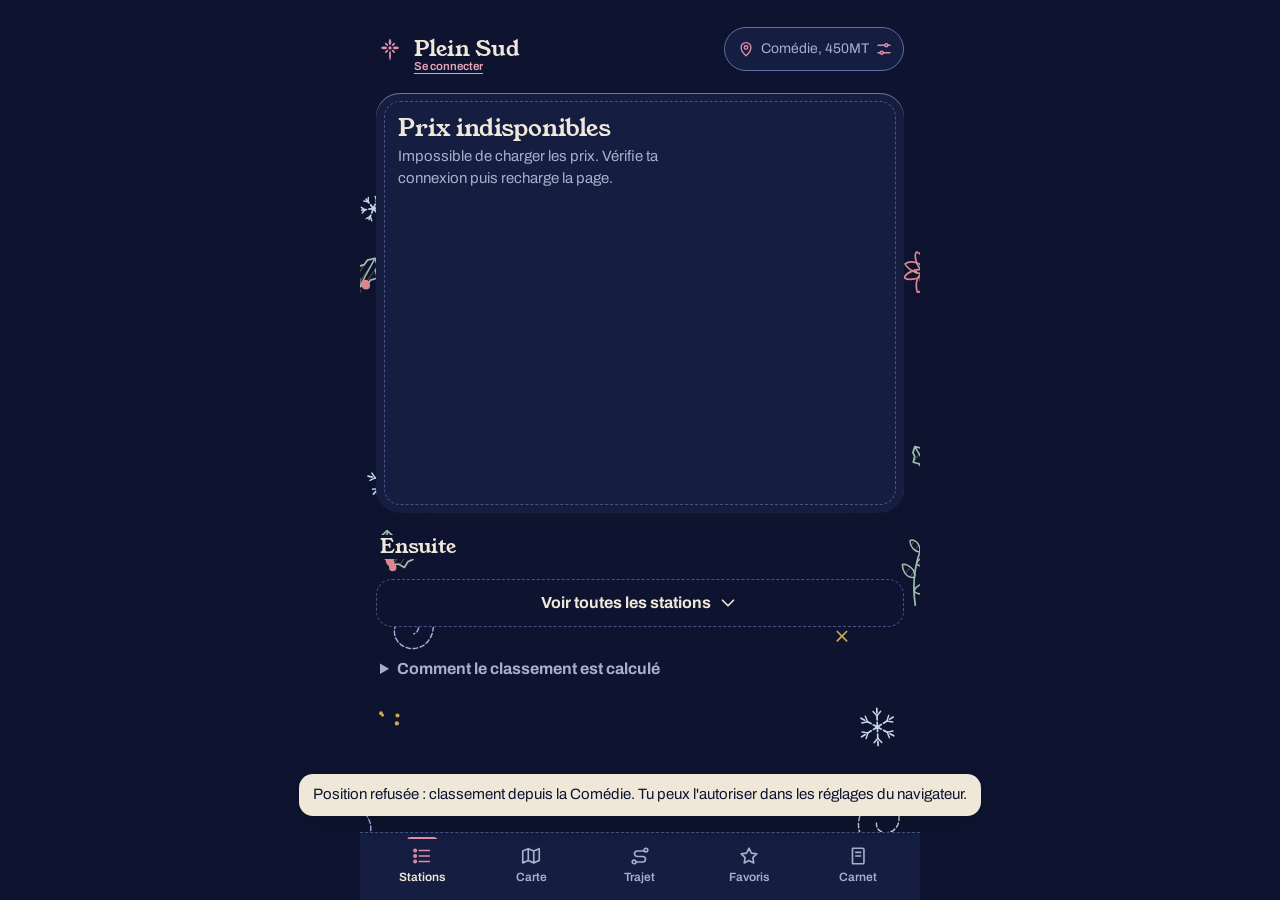
==== commit 1f3a396c: "« Se connecter » discret sous le titre, boutons des réglages espacés, plus de double rechargement (r" ====
--- a/web/index.html
+++ b/web/index.html
@@ -44,7 +44,7 @@
       <svg class="mark" viewBox="0 0 256 256" aria-hidden="true"><path class="mk-petal" style="--i:0" d="M128.00 94.00C147.00 80.80 140.40 44.80 128.00 34.00C115.60 44.80 109.00 80.80 128.00 94.00Z"/><path class="mk-petal" style="--i:1" d="M144.97 101.03C161.58 104.57 175.90 83.25 174.67 71.33C162.75 70.10 141.43 84.42 144.97 101.03Z"/><path class="mk-petal" style="--i:2" d="M152.00 118.00C165.20 137.00 201.20 130.40 212.00 118.00C201.20 105.60 165.20 99.00 152.00 118.00Z"/><path class="mk-petal" style="--i:3" d="M144.97 134.97C141.43 151.58 162.75 165.90 174.67 164.67C175.90 152.75 161.58 131.43 144.97 134.97Z"/><path class="mk-petal" style="--i:4" d="M128.00 142.00C113.75 162.24 118.70 217.44 128.00 234.00C137.30 217.44 142.25 162.24 128.00 142.00Z"/><path class="mk-petal" style="--i:5" d="M111.03 134.97C94.42 131.43 80.10 152.75 81.33 164.67C93.25 165.90 114.57 151.58 111.03 134.97Z"/><path class="mk-petal" style="--i:6" d="M104.00 118.00C90.80 99.00 54.80 105.60 44.00 118.00C54.80 130.40 90.80 137.00 104.00 118.00Z"/><path class="mk-petal" style="--i:7" d="M111.03 101.03C114.57 84.42 93.25 70.10 81.33 71.33C80.10 83.25 94.42 104.57 111.03 101.03Z"/><path class="mk-core" d="M143 118A15 15 0 1 1 113 118A15 15 0 1 1 143 118Z"/></svg>
       <div class="brand">
         <h1>Plein Sud</h1>
-        <button class="who" id="who" type="button" aria-label="Profil : non connecté. Ouvrir Amis"><i aria-hidden="true"></i><span>Non connecté</span></button>
+        <button class="who" id="who" type="button" aria-label="Se connecter ou voir mon profil"><i aria-hidden="true"></i><span>Se connecter</span></button>
       </div>
       <button class="start" id="start" type="button" aria-haspopup="dialog" aria-label="Départ et véhicule">
         <svg class="ic" aria-hidden="true"><use href="#i-pin"/></svg><span id="startText">Position…</span><svg class="ic ic-end" aria-hidden="true"><use href="#i-sliders"/></svg>
--- a/web/styles.css
+++ b/web/styles.css
@@ -727,12 +727,14 @@
 .exp-tag { display: inline-block; margin-right: 8px; padding: 1px 8px; border-radius: 999px; font-size: 12px; font-weight: 800; letter-spacing: .02em; color: var(--rose); outline: 1.5px dashed var(--rose-thread); outline-offset: -3px; }
 .app-version { margin: 4px 4px 12px; font-size: 13px; color: var(--ink-2); }
 
-/* Pastille « connecté ou non » sous le nom de l'appli. */
-.brand { display: grid; gap: 3px; min-width: 0; }
-.who { display: inline-flex; align-items: center; gap: 6px; padding: 0; margin: 0; border: 0; background: none; color: var(--ink-2); font: inherit; font-size: 12px; font-weight: 600; line-height: 1.1; min-height: 20px; cursor: pointer; text-align: left; max-width: 100%; }
-.who span { overflow: hidden; text-overflow: ellipsis; white-space: nowrap; }
-.who i { flex: none; width: 8px; height: 8px; border-radius: 50%; border: 1.5px solid var(--ink-2); box-sizing: border-box; }
-.who.on { color: var(--ink); }
-.who.on i { background: var(--sage); border-color: var(--sage); }
-.set-links { display: grid; gap: 10px; margin: 6px 0 14px; }
+/* « Se connecter » : petite ligne sous le titre, sans rien décaler (le titre reste à sa place). */
+.brand { position: relative; min-width: 0; }
+.who { position: absolute; left: 0; top: calc(100% + 1px); display: inline-flex; align-items: center; gap: 5px; padding: 0; margin: 0; border: 0; background: none; -webkit-appearance: none; appearance: none; color: var(--rose); font: inherit; font-size: 11.5px; font-weight: 600; line-height: 1; white-space: nowrap; cursor: pointer; }
+.who span { text-decoration: underline; text-decoration-thickness: 1px; text-underline-offset: 3px; }
+.who::before { content: ""; position: absolute; inset: -10px -8px; } /* zone de tap plus grande que le texte */
+.who i { display: none; width: 7px; height: 7px; border-radius: 50%; background: var(--sage); }
+.who.on { color: var(--ink-2); }
+.who.on i { display: block; }
+.who.on span { text-decoration: none; }
+.set-links { display: grid; grid-template-columns: 1fr; gap: 12px; margin: 18px 0 20px; }
 .set-links .btn { display: flex; align-items: center; justify-content: center; width: 100%; text-decoration: none; }
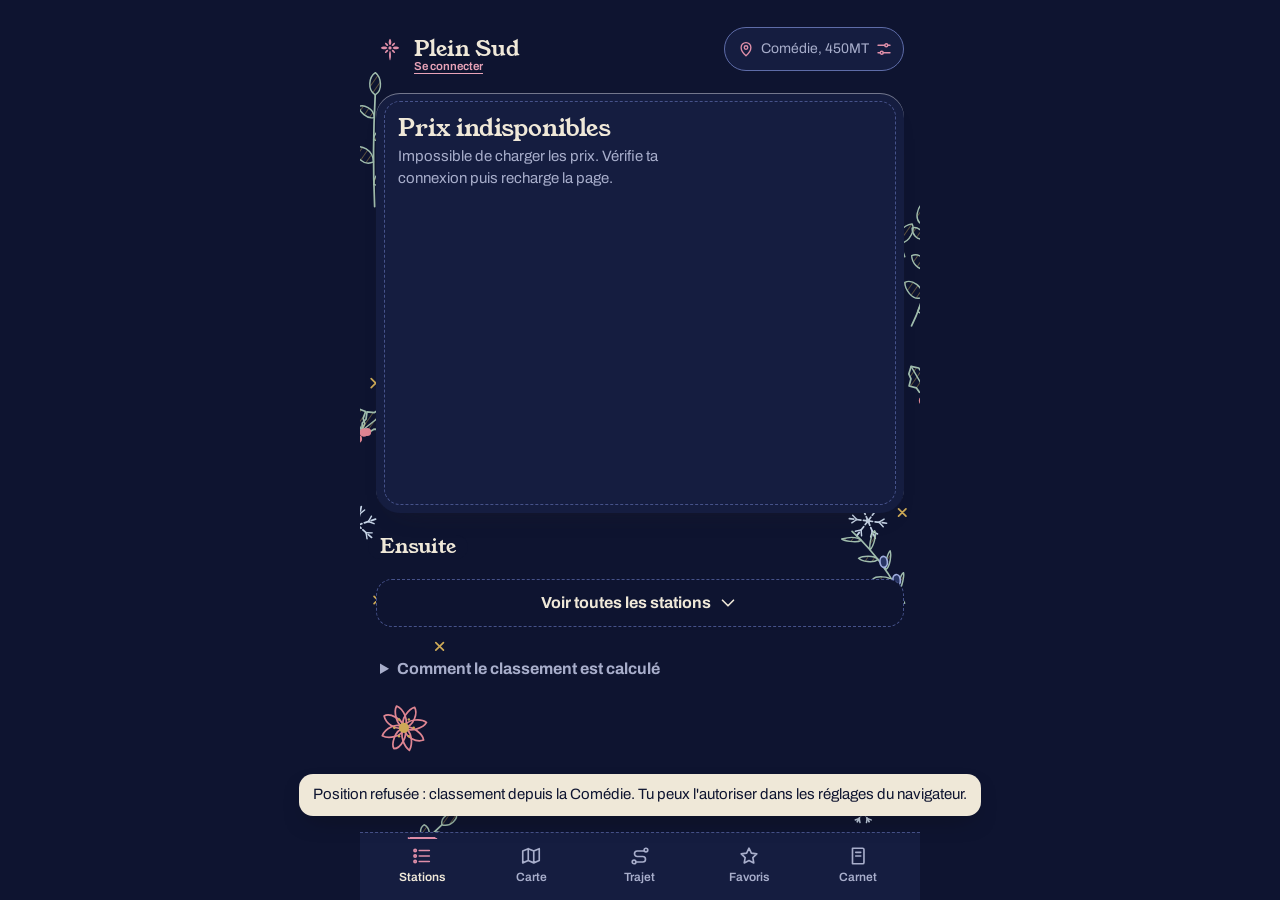
==== commit 25f1834d: "Véhicules modifiables d'un toucher ; lieux prédéfinis retirés, lieux enregistrés par l'utilisateur (" ====
--- a/web/index.html
+++ b/web/index.html
@@ -30,6 +30,7 @@
       <symbol id="i-share" viewBox="0 0 24 24"><path d="M12 15V4m0 0L8 8m4-4 4 4M6 12v6.5A1.5 1.5 0 0 0 7.5 20h9a1.5 1.5 0 0 0 1.5-1.5V12"/></symbol>
       <symbol id="i-close" viewBox="0 0 24 24"><path d="M6 6l12 12M18 6 6 18"/></symbol>
       <symbol id="i-caution" viewBox="0 0 24 24"><path d="M12 4 2.8 19.5h18.4L12 4Z"/><path d="M12 10v4.5M12 17.2v.3"/></symbol>
+      <symbol id="i-edit" viewBox="0 0 24 24"><path d="m5 19 .8-4L16.5 4.3a1.8 1.8 0 0 1 2.5 0l.7.7a1.8 1.8 0 0 1 0 2.5L9 18.2 5 19Zm9-12.5 3.5 3.5"/></symbol>
       <symbol id="i-plus" viewBox="0 0 24 24"><path d="M12 5v14M5 12h14"/></symbol>
       <symbol id="i-sliders" viewBox="0 0 24 24"><path d="M4 7h9M17 7h3M4 17h3M11 17h9"/><circle cx="15" cy="7" r="2"/><circle cx="9" cy="17" r="2"/></symbol>
       <symbol id="i-chevron" viewBox="0 0 24 24"><path d="m6 9 6 6 6-6"/></symbol>
@@ -189,11 +190,21 @@
         <button type="button" class="choice choice-wide" id="useGps"><svg class="ic" aria-hidden="true"><use href="#i-pin"/></svg><span id="useGpsText">Ma position</span></button>
         <p class="hint" id="gpsHint" hidden></p>
         <div class="choices" id="places"></div>
+        <div class="veh-form" id="placeForm" hidden>
+          <label class="field" for="placeAddr">Adresse<input id="placeAddr" type="search" enterkeyhint="search" autocomplete="off" placeholder="12 rue de la Loge, Montpellier…" aria-controls="placeSugg" aria-autocomplete="list"></label>
+          <ul class="trip-sugg" id="placeSugg" role="listbox" aria-label="Suggestions d’adresses" hidden></ul>
+          <label class="field" for="placeName">Nom <span class="auto-tag">facultatif</span><input id="placeName" type="text" maxlength="24" autocomplete="off" placeholder="Maison, Travail…"></label>
+          <p class="hint" id="placeHint" role="alert" hidden></p>
+          <div class="veh-actions">
+            <button class="btn btn-main" type="button" id="placeSave">Enregistrer</button>
+            <button class="btn" type="button" id="placeCancel">Annuler</button>
+            <button class="btn btn-text" type="button" id="placeDelete" hidden>Supprimer</button>
+          </div>
+        </div>
       </fieldset>
       <fieldset>
         <legend>Véhicule</legend>
         <div class="choices" id="profiles"></div>
-        <button class="btn btn-text veh-edit" type="button" id="vehEdit" hidden>Modifier ce véhicule</button>
         <div class="level" id="levelBox">
           <label class="field" for="level"><span>Niveau du réservoir <output id="levelOut" for="level" class="level-out">inconnu</output></span>
             <input id="level" type="range" min="0" max="100" step="5" value="50"></label>
--- a/web/styles.css
+++ b/web/styles.css
@@ -652,8 +652,17 @@
 .pin.pop-in { animation: pop 260ms var(--ease-out) both; animation-delay: var(--pd, 0ms); }
 
 /* Mode guidon : entrée sobre ; la station suivante glisse depuis la droite. */
-.ride[open] { animation: ride-in 450ms var(--ease-out); }
+.ride[open] { animation: ride-in 380ms var(--ease-out); }
 @keyframes ride-in { from { opacity: 0; } }
+@media (prefers-reduced-motion: no-preference) {
+  /* Le guidon se met en place : la carte monte, la barre du haut descend, le gros bouton arrive en dernier. */
+  .ride[open] .ride-card { animation: ride-rise 640ms var(--ease-out) 60ms both; }
+  .ride[open] .ride-top { animation: ride-drop 480ms var(--ease-out) both; }
+  .ride[open] .ride-go { animation: ride-rise 560ms var(--ease-out) 220ms both; }
+  .ride[open] .ride-next { animation: ride-drop 480ms var(--ease-out) 300ms both; }
+}
+@keyframes ride-rise { from { opacity: 0; transform: translateY(34px) scale(.965); } }
+@keyframes ride-drop { from { opacity: 0; transform: translateY(-12px); } }
 /* Calques promus : le très gros texte n'est pas redessiné à chaque image (sinon ça saccade sur iPhone). */
 .ride-card { position: relative; z-index: 1; display: flex; flex-direction: column; gap: 14px; padding: 20px 20px 22px; border-radius: 24px; background: var(--cloth); outline: 1.5px dashed var(--stitch); outline-offset: -8px; }
 .ride-meta { border-top: 1.5px dashed var(--stitch); padding-top: 12px; }
@@ -738,3 +747,27 @@
 .who.on span { text-decoration: none; }
 .set-links { display: grid; grid-template-columns: 1fr; gap: 12px; margin: 18px 0 20px; }
 .set-links .btn { display: flex; align-items: center; justify-content: center; width: 100%; text-decoration: none; }
+
+/* Favori : pétales qui s'envolent de l'étoile. */
+.fav-burst { position: fixed; width: 0; height: 0; z-index: 60; pointer-events: none; }
+.fav-burst svg { position: absolute; left: 0; top: 0; width: 13px; height: auto; fill: currentColor; opacity: 0; }
+.star-btn .ic { transition: fill 220ms ease, stroke 220ms ease; }
+#friendsBody { min-height: 220px; }
+
+/* Chargement : des cadres brodés en pointillés qui respirent, à la place du texte. */
+.skel { display: grid; gap: 10px; justify-items: start; padding: 4px 0; }
+.skel-bar { display: block; border: 1.5px dashed var(--stitch); border-radius: 14px; animation: breathe 1.6s ease-in-out infinite; }
+.skel-bar:nth-child(2) { animation-delay: .15s; } .skel-bar:nth-child(3) { animation-delay: .3s; } .skel-bar:nth-child(4) { animation-delay: .45s; }
+/* Tirer pour actualiser : résultat visible. */
+.ptr-text { font-size: 14px; font-weight: 600; }
+.ptr.is-done .ptr-petals path { opacity: 1; stroke: var(--sage); }
+.ptr.is-done .ptr-knot { transform: scale(1); fill: var(--sage); }
+.ptr.is-done.res-new .ptr-knot { fill: var(--ochre); animation: ptr-pop 420ms var(--ease-out); }
+.ptr.is-done.res-offline .ptr-petals path, .ptr.is-done.res-fail .ptr-petals path { stroke: var(--ink-2); }
+.ptr.is-done.res-offline .ptr-knot, .ptr.is-done.res-fail .ptr-knot { fill: var(--ink-2); }
+.ptr.is-done .ptr-text { color: var(--ink); }
+@keyframes ptr-pop { 40% { transform: scale(1.7); } }
+@media (prefers-reduced-motion: reduce) { .skel-bar { animation: none; } .ptr.is-done .ptr-knot { animation: none; } }
+
+.choice .ic-edit { width: 15px; height: 15px; margin-left: 6px; color: var(--ink-2); opacity: .75; flex: none; }
+.choice[aria-pressed="true"] .ic-edit { color: inherit; }
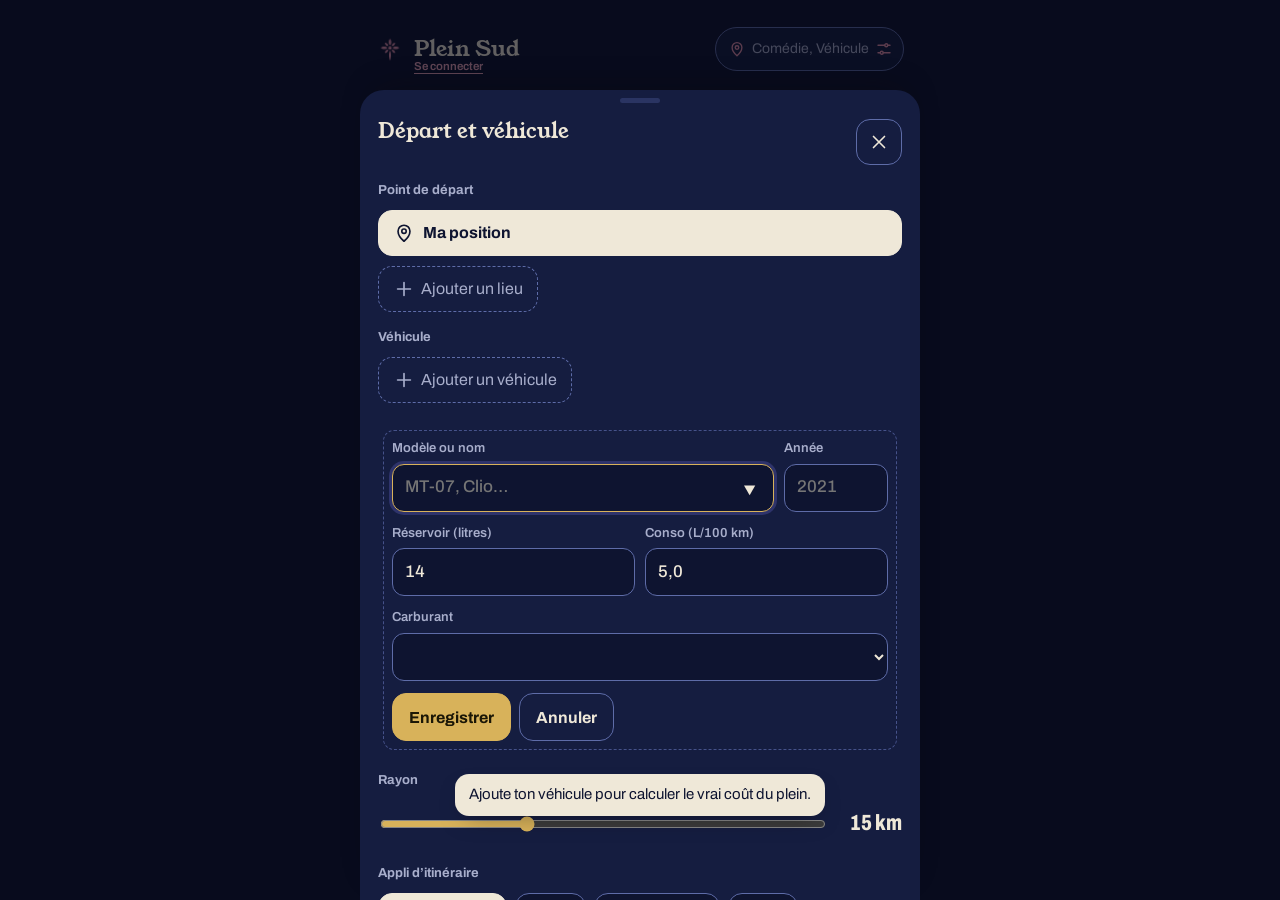
==== commit 96fb3739: "Trajets enregistrés : à refaire plus tard ou prévus pour un jour Co-Authored-By: Claude Sonnet 5.5 <" ====
--- a/web/index.html
+++ b/web/index.html
@@ -90,11 +90,13 @@
           <label class="field" for="tripTo">Où vas-tu ?
             <input id="tripTo" type="search" enterkeyhint="search" placeholder="Millau, Nîmes, une adresse…" aria-controls="tripSugg" aria-autocomplete="list"></label>
           <ul class="trip-sugg" id="tripSugg" role="listbox" aria-label="Suggestions" hidden></ul>
+          <div class="trip-saved" id="tripSaved" hidden></div>
           <div class="choices trip-recent" id="tripRecent"></div>
           <div class="trip-corr"><span>Écart max de la route</span><div class="choices" id="tripCorr"></div></div>
         </form>
         <div class="trip-map" id="tripMap" role="region" aria-label="Aperçu du trajet et des stations" hidden></div>
         <div class="trip-out" id="tripOut" aria-live="polite"></div>
+        <div class="trip-save" id="tripSave" hidden></div>
       </section>
 
       <section class="view" id="view-fav" aria-labelledby="tab-fav" hidden>
--- a/web/styles.css
+++ b/web/styles.css
@@ -771,3 +771,21 @@
 
 .choice .ic-edit { width: 15px; height: 15px; margin-left: 6px; color: var(--ink-2); opacity: .75; flex: none; }
 .choice[aria-pressed="true"] .ic-edit { color: inherit; }
+
+/* Bandeau « nouvelle version » : un petit patch cousu au-dessus de la barre d'onglets. */
+.update-bar { position: fixed; z-index: 70; left: 50%; transform: translateX(-50%); bottom: calc(max(12px, env(safe-area-inset-bottom)) + 76px); width: min(520px, calc(100% - 28px));
+  display: flex; align-items: center; gap: 12px; padding: 12px 14px; border-radius: 18px; background: var(--ink); color: var(--ground); box-shadow: 0 10px 28px -10px var(--shade-1);
+  outline: 1.5px dashed color-mix(in srgb, var(--ground) 45%, transparent); outline-offset: -6px; font-size: 14px; }
+.update-bar span { flex: 1; }
+.update-bar button { flex: none; min-height: 40px; padding: 8px 14px; border: 0; border-radius: 12px; background: var(--ground); color: var(--ink); font: inherit; font-weight: 700; cursor: pointer; }
+
+/* Trajets enregistrés */
+.trip-saved { display: grid; gap: 6px; margin: 4px 0 6px; }
+.trip-saved-h { margin: 0; font-size: 13px; font-weight: 700; color: var(--ink-2); }
+.saved-row { display: flex; align-items: center; gap: 8px; }
+.saved-main { flex: 1; min-width: 0; display: flex; align-items: center; gap: 10px; min-height: 52px; padding: 8px 14px; border-radius: 16px; border: 1.5px dashed var(--stitch); background: var(--cloth); color: inherit; font: inherit; text-align: left; cursor: pointer; }
+.saved-main b { display: block; font-weight: 700; }
+.saved-main small { display: block; color: var(--rose); font-size: 13px; }
+.saved-row.past .saved-main small { color: var(--ink-2); }
+.trip-save { margin: 12px 0 4px; display: grid; gap: 8px; }
+.trip-saved-ok { display: flex; align-items: center; gap: 8px; margin: 0; color: var(--ink-2); font-weight: 600; }
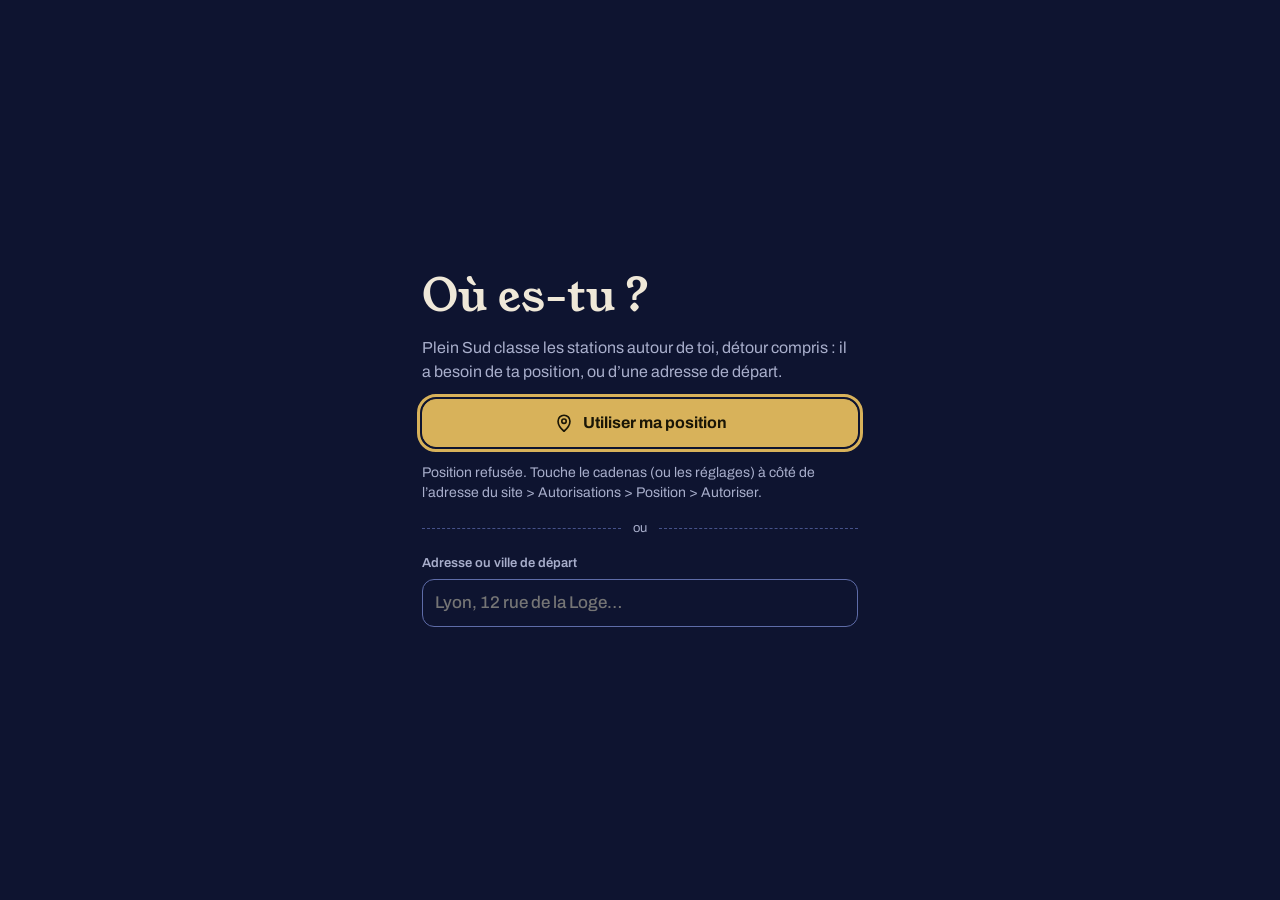
==== commit 1813200d: "Toute la France : un fichier par département (marge de frontière de 35 km), grille position -> dépar" ====
--- a/web/index.html
+++ b/web/index.html
@@ -4,7 +4,7 @@
   <meta charset="utf-8">
   <meta name="viewport" content="width=device-width, initial-scale=1, viewport-fit=cover">
   <title>Plein Sud</title>
-  <meta name="description" content="Où faire le plein autour de Montpellier, détour compris. Prix officiels relevés toutes les 6 heures.">
+  <meta name="description" content="Où faire le plein autour de toi, détour compris. Prix officiels de toute la France, relevés toutes les 6 heures.">
   <meta name="theme-color" content="#F3EDE0">
   <script src="theme.js"></script>
   <link rel="manifest" href="manifest.webmanifest">
@@ -258,6 +258,19 @@
     </form>
   </dialog>
 
+  <dialog class="zone" id="zoneGate" aria-labelledby="zoneTitle">
+    <div class="zone-card">
+      <h2 id="zoneTitle">Où es-tu ?</h2>
+      <p>Plein Sud classe les stations autour de toi, détour compris : il a besoin de ta position, ou d’une adresse de départ.</p>
+      <button class="btn btn-main" type="button" id="zoneLocate"><svg class="ic" aria-hidden="true"><use href="#i-pin"/></svg>Utiliser ma position</button>
+      <p class="hint" id="zoneHelp" role="alert" hidden></p>
+      <p class="zone-or"><span>ou</span></p>
+      <label class="field" for="zoneAddr">Adresse ou ville de départ
+        <input id="zoneAddr" type="search" enterkeyhint="search" autocomplete="off" placeholder="Lyon, 12 rue de la Loge…" aria-controls="zoneSugg" aria-autocomplete="list"></label>
+      <ul class="trip-sugg" id="zoneSugg" role="listbox" aria-label="Suggestions" hidden></ul>
+    </div>
+  </dialog>
+
   <dialog class="ride" id="ride" aria-labelledby="rideName">
     <div class="ride-top">
       <p class="ride-rank" id="rideRank"></p>
--- a/web/styles.css
+++ b/web/styles.css
@@ -789,3 +789,13 @@
 .saved-row.past .saved-main small { color: var(--ink-2); }
 .trip-save { margin: 12px 0 4px; display: grid; gap: 8px; }
 .trip-saved-ok { display: flex; align-items: center; gap: 8px; margin: 0; color: var(--ink-2); font-weight: 600; }
+
+/* Écran « Où es-tu ? » : il ne se ferme pas tant qu'on ne sait pas d'où classer les stations. */
+.zone { border: 0; margin: 0; padding: 0; width: 100%; height: 100%; max-width: none; max-height: none; background: var(--ground); color: var(--ink); opacity: 0; transition: opacity 260ms ease; }
+.zone.is-open { opacity: 1; }
+.zone::backdrop { background: var(--ground); }
+.zone-card { max-width: 480px; margin: 0 auto; min-height: 100%; display: grid; align-content: center; gap: 16px; padding: max(24px, env(safe-area-inset-top)) 22px max(24px, env(safe-area-inset-bottom)); }
+.zone-card h2 { margin: 0; font: 400 clamp(32px, 9vw, 44px)/1.08 var(--f-name); }
+.zone-card p { margin: 0; color: var(--ink-2); }
+.zone-or { display: flex; align-items: center; gap: 12px; font-size: 13px; }
+.zone-or::before, .zone-or::after { content: ""; flex: 1; border-top: 1.5px dashed var(--stitch); }
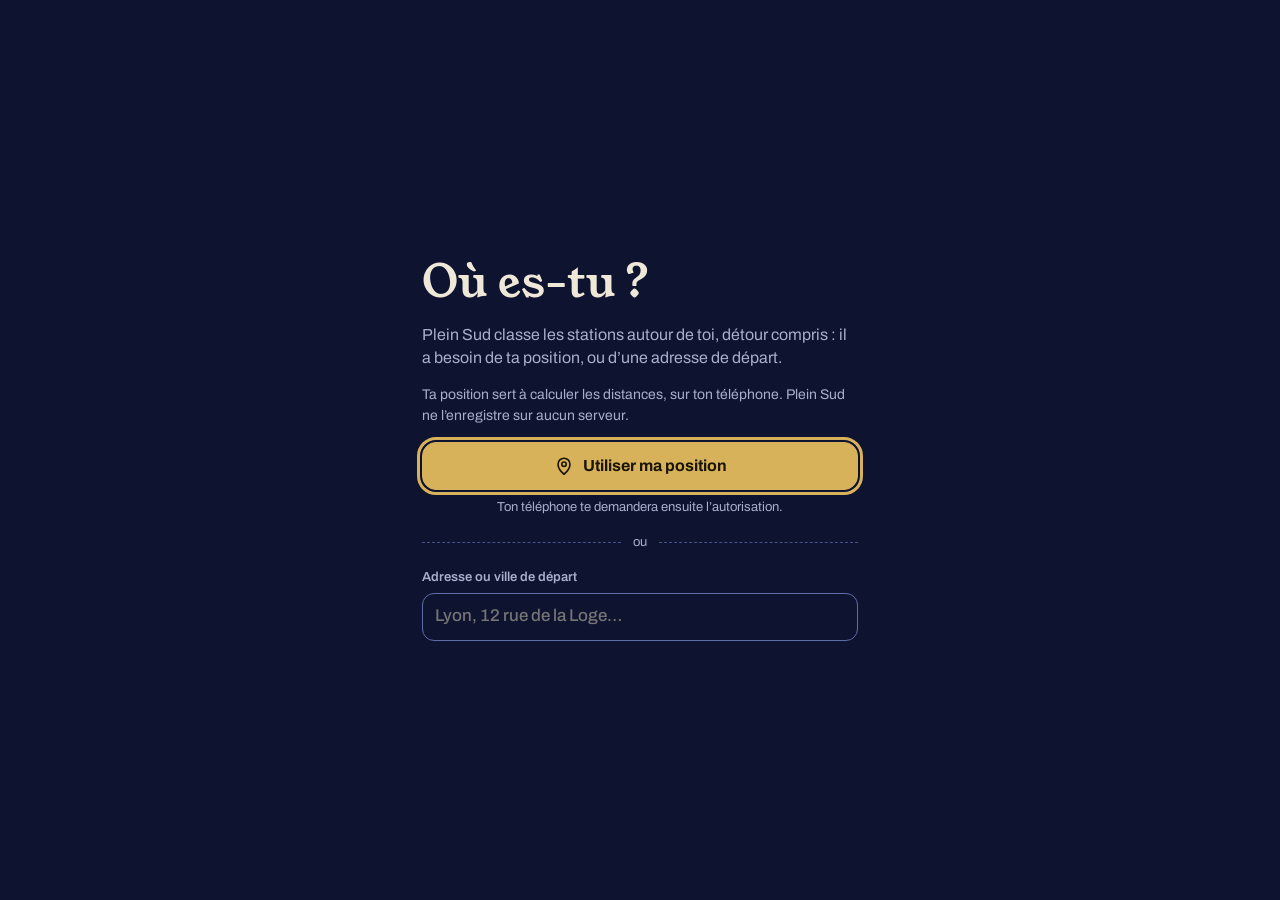
==== commit 622c610e: "Position : explication avant la demande d'autorisation (v41) ; limite de signalements appliquée Au p" ====
--- a/web/index.html
+++ b/web/index.html
@@ -4,7 +4,13 @@
   <meta charset="utf-8">
   <meta name="viewport" content="width=device-width, initial-scale=1, viewport-fit=cover">
   <title>Plein Sud</title>
-  <meta name="description" content="Où faire le plein autour de toi, détour compris. Prix officiels de toute la France, relevés toutes les 6 heures.">
+  <meta name="description" content="Où faire le plein autour de toi, détour compris. Prix officiels de toute la France, relevés plusieurs fois par jour.">
+  <meta property="og:type" content="website">
+  <meta property="og:title" content="Plein Sud : le plein le moins cher, détour compris">
+  <meta property="og:description" content="Les stations autour de toi classées par coût total d’un plein, avec ton véhicule. Prix officiels, ruptures signalées, sans pub ni compte.">
+  <meta property="og:image" content="https://naelnagidoligez.github.io/Carburants-MTP/icons/icon-512.png">
+  <meta property="og:locale" content="fr_FR">
+  <meta name="twitter:card" content="summary">
   <meta name="theme-color" content="#F3EDE0">
   <script src="theme.js"></script>
   <link rel="manifest" href="manifest.webmanifest">
@@ -19,6 +25,7 @@
   <link rel="stylesheet" href="styles.css">
 </head>
 <body>
+  <noscript><p style="padding:24px;font:16px/1.5 system-ui">Plein Sud a besoin de JavaScript pour classer les stations autour de toi. Active-le dans ton navigateur puis recharge la page.</p></noscript>
   <svg width="0" height="0" style="position:absolute" aria-hidden="true">
     <defs>
       <symbol id="i-list" viewBox="0 0 24 24"><path d="M9 6h11M9 12h11M9 18h11"/><circle cx="4.5" cy="6" r="1.3"/><circle cx="4.5" cy="12" r="1.3"/><circle cx="4.5" cy="18" r="1.3"/></symbol>
@@ -47,7 +54,7 @@
         <h1>Plein Sud</h1>
         <button class="who" id="who" type="button" aria-label="Se connecter ou voir mon profil"><i aria-hidden="true"></i><span>Se connecter</span></button>
       </div>
-      <button class="start" id="start" type="button" aria-haspopup="dialog" aria-label="Départ et véhicule">
+      <button class="start" id="start" type="button" aria-haspopup="dialog" aria-label="Réglages : départ, véhicule, rayon, thème, amis">
         <svg class="ic" aria-hidden="true"><use href="#i-pin"/></svg><span id="startText">Position…</span><svg class="ic ic-end" aria-hidden="true"><use href="#i-sliders"/></svg>
       </button>
     </header>
@@ -57,7 +64,7 @@
 
     <div class="ptr" id="ptr" aria-hidden="true"><svg class="ptr-flower" viewBox="0 0 64 64"><g class="ptr-petals"><path style="--i:0" transform="rotate(0 32 32)" d="M32 30C27 25 27 13 32 8C37 13 37 25 32 30Z"/><path style="--i:1" transform="rotate(45 32 32)" d="M32 30C27 25 27 13 32 8C37 13 37 25 32 30Z"/><path style="--i:2" transform="rotate(90 32 32)" d="M32 30C27 25 27 13 32 8C37 13 37 25 32 30Z"/><path style="--i:3" transform="rotate(135 32 32)" d="M32 30C27 25 27 13 32 8C37 13 37 25 32 30Z"/><path style="--i:4" transform="rotate(180 32 32)" d="M32 30C27 25 27 13 32 8C37 13 37 25 32 30Z"/><path style="--i:5" transform="rotate(225 32 32)" d="M32 30C27 25 27 13 32 8C37 13 37 25 32 30Z"/><path style="--i:6" transform="rotate(270 32 32)" d="M32 30C27 25 27 13 32 8C37 13 37 25 32 30Z"/><path style="--i:7" transform="rotate(315 32 32)" d="M32 30C27 25 27 13 32 8C37 13 37 25 32 30Z"/></g><circle class="ptr-knot" cx="32" cy="32" r="4.5"/></svg><span class="ptr-text" id="ptrText">Tire pour actualiser</span></div>
     <main class="views" id="views">
-      <section class="view" id="view-rank" aria-labelledby="tab-rank">
+      <section class="view" id="view-rank" role="tabpanel" aria-labelledby="tab-rank">
         <article class="answer" id="answer" aria-live="polite">
           <svg class="bouquet pending" viewBox="0 0 200 380" aria-hidden="true" focusable="false"><defs><pattern id="satin" width="4" height="4" patternUnits="userSpaceOnUse" patternTransform="rotate(35)"><line x1="0" y1="0" x2="0" y2="4" class="satin-line"/></pattern><pattern id="satin-rose" width="3.4" height="3.4" patternUnits="userSpaceOnUse" patternTransform="rotate(-20)"><line x1="0" y1="0" x2="0" y2="3.4" class="satin-line-rose"/></pattern></defs><g class="stitches"><path class="t-sage w2" d="M182 372C170 320 156 282 140 238C126 200 118 160 116 108"/><path class="t-sage w1 stitch" d="M185 372C174 322 160 284 144 240C131 203 123 163 120 112"/><path class="t-sage w15 satin" d="M160.0 300.0C153.3 282.8 127.8 274.2 118.0 280.8C121.7 290.7 143.6 308.5 160.0 300.0Z"/><path class="t-sage w1" d="M160 300Q142.0 288.4 118.0 280.8"/><path class="t-sage w15 satin" d="M148.0 262.0C162.0 266.0 181.1 250.4 182.6 241.7C173.1 239.6 148.3 245.7 148.0 262.0Z"/><path class="t-sage w1" d="M148 262Q168.3 249.8 182.6 241.7"/><path class="t-sage w15 satin" d="M136.0 222.0C132.7 207.5 109.9 195.2 100.5 199.3C103.6 208.0 121.9 227.2 136.0 222.0Z"/><path class="t-sage w1" d="M136 222Q121.2 208.7 100.5 199.3"/><path class="t-sage w15 satin" d="M128.0 186.0C140.1 186.8 155.1 174.1 155.1 165.3C146.3 164.2 128.0 172.6 128.0 186.0Z"/><path class="t-sage w1" d="M128 186Q144.5 173.6 155.1 165.3"/><path class="t-sage w15 satin" d="M122.0 152.0C122.4 139.7 107.8 130.0 102.0 132.3C102.0 139.1 110.5 154.4 122.0 152.0Z"/><path class="t-sage w1" d="M122 152Q115.0 140.1 102.0 132.3"/><path class="t-lav w15" d="M150 268C120 246 96 214 84 168"/><ellipse class="t-lav w12 knot" cx="112.8" cy="234.5" rx="3.6" ry="5.2" transform="rotate(-45.0 112.8 234.5)"/><ellipse class="t-lav w12 knot" cx="121.8" cy="234.5" rx="3.6" ry="5.2" transform="rotate(5.0 121.8 234.5)"/><ellipse class="t-lav w12 knot" cx="105.8" cy="225.0" rx="3.6" ry="5.2" transform="rotate(-45.0 105.8 225.0)"/><ellipse class="t-lav w12 knot" cx="114.8" cy="225.0" rx="3.6" ry="5.2" transform="rotate(5.0 114.8 225.0)"/><ellipse class="t-lav w12 knot" cx="99.3" cy="214.7" rx="3.6" ry="5.2" transform="rotate(-45.0 99.3 214.7)"/><ellipse class="t-lav w12 knot" cx="108.3" cy="214.7" rx="3.6" ry="5.2" transform="rotate(5.0 108.3 214.7)"/><ellipse class="t-lav w12 knot" cx="93.4" cy="203.7" rx="3.6" ry="5.2" transform="rotate(-45.0 93.4 203.7)"/><ellipse class="t-lav w12 knot" cx="102.4" cy="203.7" rx="3.6" ry="5.2" transform="rotate(5.0 102.4 203.7)"/><ellipse class="t-lav w12 knot" cx="88.1" cy="192.0" rx="3.6" ry="5.2" transform="rotate(-45.0 88.1 192.0)"/><ellipse class="t-lav w12 knot" cx="97.1" cy="192.0" rx="3.6" ry="5.2" transform="rotate(5.0 97.1 192.0)"/><ellipse class="t-lav w12 knot" cx="83.5" cy="179.4" rx="3.6" ry="5.2" transform="rotate(-45.0 83.5 179.4)"/><ellipse class="t-lav w12 knot" cx="92.5" cy="179.4" rx="3.6" ry="5.2" transform="rotate(5.0 92.5 179.4)"/><ellipse class="t-lav w12 knot" cx="79.5" cy="166.0" rx="3.6" ry="5.2" transform="rotate(-45.0 79.5 166.0)"/><ellipse class="t-lav w12 knot" cx="88.5" cy="166.0" rx="3.6" ry="5.2" transform="rotate(5.0 88.5 166.0)"/><path class="t-sage w15" d="M141 240C122 238 104 246 90 262"/><path class="t-rose w12" d="M90.0 262.0C97.6 261.4 101.1 252.8 98.0 248.1C92.5 248.3 86.3 256.1 90.0 262.0Z"/><path class="t-rose w12" d="M90.0 262.0C96.6 266.3 105.4 260.4 105.0 256.5C101.1 254.0 90.7 254.4 90.0 262.0Z"/><path class="t-rose w12" d="M90.0 262.0C90.4 270.0 102.0 270.8 105.0 267.5C105.1 262.3 96.5 257.4 90.0 262.0Z"/><path class="t-sage w12 satin" d="M104.0 250.0C97.8 251.3 97.5 261.1 99.2 263.2C103.2 262.8 106.9 255.7 104.0 250.0Z"/><path class="t-coral w12" d="M122.0 318.0C130.0 314.9 126.3 303.9 122.7 301.5C118.7 302.7 115.4 312.8 122.0 318.0Z"/><path class="t-coral w12" d="M122.0 318.0C127.4 323.0 135.6 315.5 137.1 311.3C132.8 309.3 122.0 310.1 122.0 318.0Z"/><path class="t-coral w12" d="M122.0 318.0C119.9 326.0 127.5 331.4 131.5 331.5C133.3 326.7 130.7 318.6 122.0 318.0Z"/><path class="t-coral w12" d="M122.0 318.0C113.4 317.5 110.6 327.9 113.6 332.2C118.8 331.7 124.5 324.7 122.0 318.0Z"/><path class="t-coral w12" d="M122.0 318.0C120.0 311.6 110.1 310.1 106.1 313.5C107.6 318.7 115.1 324.2 122.0 318.0Z"/><circle class="t-ochre knot-fill" cx="122" cy="318" r="3.1"/><path class="t-coral w12" d="M102.0 340.0C108.0 338.1 105.6 329.8 102.9 328.0C98.8 329.9 96.4 335.6 102.0 340.0Z"/><path class="t-coral w12" d="M102.0 340.0C105.8 342.9 111.5 337.7 113.1 335.4C109.4 332.3 102.6 333.2 102.0 340.0Z"/><path class="t-coral w12" d="M102.0 340.0C99.6 344.2 103.8 350.0 108.0 350.4C109.4 346.4 108.5 341.4 102.0 340.0Z"/><path class="t-coral w12" d="M102.0 340.0C96.3 338.6 92.6 346.1 95.0 349.8C98.0 350.9 103.4 344.1 102.0 340.0Z"/><path class="t-coral w12" d="M102.0 340.0C101.4 333.5 94.2 331.7 91.1 334.9C91.5 339.6 98.1 343.6 102.0 340.0Z"/><circle class="t-ochre knot-fill" cx="102" cy="340" r="2.2"/><path class="t-coral w12" d="M140.0 346.0C143.7 342.3 142.7 337.0 139.3 335.5C137.4 336.9 134.9 344.4 140.0 346.0Z"/><path class="t-coral w12" d="M140.0 346.0C144.2 350.4 150.0 347.6 150.3 344.1C147.6 341.8 141.5 340.2 140.0 346.0Z"/><path class="t-coral w12" d="M140.0 346.0C138.2 350.2 144.7 355.4 147.2 353.6C148.0 351.7 146.0 346.1 140.0 346.0Z"/><path class="t-coral w12" d="M140.0 346.0C134.3 345.2 132.1 351.2 134.2 354.7C137.6 355.9 142.9 350.5 140.0 346.0Z"/><path class="t-coral w12" d="M140.0 346.0C139.7 340.1 133.0 341.3 130.2 342.3C131.4 346.0 136.0 348.3 140.0 346.0Z"/><circle class="t-ochre knot-fill" cx="140" cy="346" r="2.0"/><path class="t-sky w12 stitch" d="M139.3 56.5 L141.9 52.2 L145.3 48.7 L149.4 46.1 L153.8 44.5 L158.4 44.0 L162.9 44.6 L167.1 46.1 L170.8 48.5 L173.7 51.6 L175.8 55.2 L177.0 59.1 L177.3 63.1 L176.7 67.0 L175.2 70.5 L173.0 73.6 L170.2 76.0 L167.1 77.6 L163.7 78.5 L160.3 78.6 L157.1 77.9 L154.2 76.5 L151.7 74.6 L149.9 72.2 L148.6 69.5 L148.1 66.7 L148.1 63.9 L148.8 61.3 L150.1 59.0 L151.8 57.2 L153.8 55.8 L155.9 55.0 L158.2 54.7 L160.3 54.9 L162.3 55.6 L163.9 56.6 L165.3 58.0 L166.2 59.6 L166.6 61.2 L166.7 62.9 L166.4 64.4 L165.8 65.7 L164.9 66.8 L163.8 67.6 L162.7 68.0"/><path class="t-sky w12 stitch" d="M86.9 98.2 L84.8 101.6 L82.0 104.4 L78.8 106.5 L75.2 107.7 L71.5 108.1 L67.9 107.7 L64.6 106.5 L61.7 104.6 L59.3 102.2 L57.6 99.4 L56.6 96.3 L56.4 93.2 L56.8 90.1 L57.9 87.4 L59.5 85.0 L61.6 83.1 L64.0 81.7 L66.6 81.0 L69.1 80.9 L71.6 81.3 L73.8 82.3 L75.7 83.7 L77.1 85.4 L78.1 87.3 L78.6 89.4 L78.6 91.4 L78.2 93.3 L77.4 94.9 L76.2 96.3 L74.8 97.3 L73.4 98.0 L71.8 98.2 L70.4 98.1 L69.1 97.7 L68.0 97.0 L67.1 96.1 L66.5 95.1 L66.2 94.1 L66.2 93.1"/><path class="t-lav w1 stitch" d="M143.0 140.1 L140.7 138.0 L138.9 135.5 L137.8 132.7 L137.3 129.8 L137.6 126.9 L138.4 124.2 L139.8 121.9 L141.7 120.0 L143.9 118.5 L146.2 117.7 L148.7 117.4 L151.1 117.7 L153.3 118.5 L155.2 119.7 L156.7 121.3 L157.8 123.2 L158.4 125.1 L158.5 127.1 L158.2 129.0 L157.5 130.7 L156.4 132.2 L155.1 133.3 L153.6 134.0 L152.1 134.4 L150.6 134.4 L149.1 134.1 L147.9 133.4 L146.9 132.6 L146.2 131.5 L145.8 130.4 L145.6 129.3 L145.7 128.3 L146.1 127.4 L146.6 126.6 L147.2 126.1 L147.9 125.7"/><path class="t-sky w12 stitch" d="M58 112C70 120 86 118 92 106"/><path class="t-sky w12 stitch" d="M168 98C182 104 190 92 184 80"/><path class="t-rose w15 satin-rose" d="M116.0 104.0C114.0 81.0 83.3 73.9 70.1 79.6C71.1 93.5 96.8 114.9 116.0 104.0Z"/><path class="t-rose w15 satin-rose" d="M116.0 104.0C124.5 82.3 102.6 61.0 89.2 59.4C83.8 71.4 94.1 103.6 116.0 104.0Z"/><path class="t-rose w15 satin-rose" d="M116.0 104.0C135.1 90.6 128.0 58.9 116.0 52.0C102.9 60.9 97.7 91.1 116.0 104.0Z"/><path class="t-rose w15 satin-rose" d="M116.0 104.0C139.8 102.3 149.9 73.0 142.8 59.4C127.9 59.4 106.2 82.6 116.0 104.0Z"/><path class="t-rose w15 satin-rose" d="M116.0 104.0C136.5 113.8 160.4 92.9 161.9 79.6C150.4 72.4 118.6 81.6 116.0 104.0Z"/><path class="t-rose w12" d="M116.0 108.0C110.0 89.8 85.3 91.8 76.6 101.1C80.8 112.5 102.1 122.4 116.0 108.0Z"/><path class="t-rose w12" d="M116.0 108.0C119.8 88.1 100.1 75.7 87.7 79.7C84.5 91.9 97.4 112.2 116.0 108.0Z"/><path class="t-rose w12" d="M116.0 108.0C134.8 112.7 148.1 90.4 144.3 79.7C132.8 75.9 110.9 89.9 116.0 108.0Z"/><path class="t-rose w12" d="M116.0 108.0C128.7 122.7 151.9 113.4 155.4 101.1C147.5 92.0 123.0 90.0 116.0 108.0Z"/><path class="t-rose w15" d="M116.0 110.0C126.4 97.7 115.1 79.9 105.5 77.7C100.1 85.6 101.7 107.1 116.0 110.0Z"/><path class="t-rose w15" d="M116.0 110.0C130.6 106.1 134.0 85.9 126.5 77.7C116.1 79.0 105.9 96.8 116.0 110.0Z"/><circle class="t-ochre knot-fill" cx="103.8" cy="97.6" r="2.3"/><circle class="t-ochre knot-fill" cx="105.7" cy="95.7" r="2.3"/><circle class="t-ochre knot-fill" cx="108.5" cy="94.3" r="2.3"/><circle class="t-ochre knot-fill" cx="112.1" cy="93.3" r="2.3"/><circle class="t-ochre knot-fill" cx="116.0" cy="93.0" r="2.3"/><circle class="t-ochre knot-fill" cx="119.9" cy="93.3" r="2.3"/><circle class="t-ochre knot-fill" cx="123.5" cy="94.3" r="2.3"/><circle class="t-ochre knot-fill" cx="126.3" cy="95.7" r="2.3"/><circle class="t-ochre knot-fill" cx="128.2" cy="97.6" r="2.3"/><circle class="t-ochre knot-fill" cx="116" cy="96" r="3"/></g></svg>
           <div class="answer-body" id="answerBody"></div>
@@ -66,6 +73,7 @@
         <button type="button" class="savings" id="savings" data-view-go="log" hidden></button>
         <h2 class="next-title" id="nextTitle">Ensuite</h2>
         <ol class="alts" id="alts" aria-labelledby="nextTitle"></ol>
+        <p class="flag out-note" id="outNote" hidden></p>
         <button class="more" id="showAll" type="button" aria-expanded="false" aria-controls="allList"><span id="showAllText">Voir toutes les stations</span><svg class="ic" aria-hidden="true"><use href="#i-chevron"/></svg></button>
         <ol class="alts all" id="allList" hidden aria-label="Toutes les stations"></ol>
         <section class="trend" id="trend" aria-labelledby="trendTitle" hidden>
@@ -74,21 +82,22 @@
         </section>
         <details class="how">
           <summary>Comment le classement est calculé</summary>
-          <p>Coût total = le plein + le carburant brûlé pour l’aller-retour depuis ton point de départ, avec ton véhicule. La distance est à vol d’oiseau multipliée par 1,3 pour approcher la route. Les prix de plus de 14 jours et les ruptures signalées sont écartés. Positions et noms des stations : © contributeurs OpenStreetMap.</p>
+          <p>Coût total = le plein + le carburant brûlé pour l’aller-retour depuis ton point de départ, avec ton véhicule. La distance est à vol d’oiseau multipliée par 1,3 pour approcher la route. Les prix de plus de 14 jours et les carburants en rupture (déclarés par la station, ou signalés par tes amis) sont écartés. Positions et noms des stations : © contributeurs OpenStreetMap.</p>
         </details>
-      </section>
-
-      <section class="view" id="view-map" aria-labelledby="tab-map" hidden>
+        <p class="src-note" id="srcNote"></p>
+      </section>
+
+      <section class="view" id="view-map" role="tabpanel" aria-labelledby="tab-map" hidden>
         <div class="map" id="map" role="region" aria-label="Carte des stations"></div>
         <p class="map-note" id="mapNote">Les numéros reprennent le classement. Touche une pastille pour ouvrir la station.</p>
       </section>
 
-      <section class="view" id="view-trip" aria-labelledby="tab-trip" hidden>
+      <section class="view" id="view-trip" role="tabpanel" aria-labelledby="tab-trip" hidden>
         <h2 class="view-title">Trajet</h2>
         <form class="trip-form" id="tripForm" autocomplete="off" role="search">
           <p class="trip-from">Départ : <button type="button" class="linkish" data-open-settings id="tripFrom">ta position</button></p>
           <label class="field" for="tripTo">Où vas-tu ?
-            <input id="tripTo" type="search" enterkeyhint="search" placeholder="Millau, Nîmes, une adresse…" aria-controls="tripSugg" aria-autocomplete="list"></label>
+            <input id="tripTo" type="search" role="combobox" aria-expanded="false" enterkeyhint="search" placeholder="Millau, Nîmes, une adresse…" aria-controls="tripSugg" aria-autocomplete="list"></label>
           <ul class="trip-sugg" id="tripSugg" role="listbox" aria-label="Suggestions" hidden></ul>
           <div class="trip-saved" id="tripSaved" hidden></div>
           <div class="choices trip-recent" id="tripRecent"></div>
@@ -99,12 +108,12 @@
         <div class="trip-save" id="tripSave" hidden></div>
       </section>
 
-      <section class="view" id="view-fav" aria-labelledby="tab-fav" hidden>
+      <section class="view" id="view-fav" role="tabpanel" aria-labelledby="tab-fav" hidden>
         <h2 class="view-title">Tes stations</h2>
         <ol class="alts" id="favList"></ol>
       </section>
 
-      <section class="view" id="view-log" aria-labelledby="tab-log" hidden>
+      <section class="view" id="view-log" role="tabpanel" aria-labelledby="tab-log" hidden>
         <h2 class="view-title">Carnet</h2>
         <div class="log-total" id="logTotal"></div>
         <form class="log-form" id="logForm">
@@ -184,7 +193,7 @@
     <form class="sheet" id="settingsForm" method="dialog">
       <div class="grabber" aria-hidden="true"></div>
       <div class="sheet-head">
-        <h2 id="setTitle">Départ et véhicule</h2>
+        <h2 id="setTitle">Réglages</h2>
         <button class="icon-btn" type="button" data-close aria-label="Fermer"><svg class="ic" aria-hidden="true"><use href="#i-close"/></svg></button>
       </div>
       <fieldset>
@@ -193,9 +202,9 @@
         <p class="hint" id="gpsHint" hidden></p>
         <div class="choices" id="places"></div>
         <div class="veh-form" id="placeForm" hidden>
-          <label class="field" for="placeAddr">Adresse<input id="placeAddr" type="search" enterkeyhint="search" autocomplete="off" placeholder="12 rue de la Loge, Montpellier…" aria-controls="placeSugg" aria-autocomplete="list"></label>
+          <label class="field" for="placeAddr">Adresse<input id="placeAddr" type="search" role="combobox" aria-expanded="false" enterkeyhint="search" autocomplete="off" placeholder="12 rue de la Loge, Montpellier…" aria-controls="placeSugg" aria-autocomplete="list"></label>
           <ul class="trip-sugg" id="placeSugg" role="listbox" aria-label="Suggestions d’adresses" hidden></ul>
-          <label class="field" for="placeName">Nom <span class="auto-tag">facultatif</span><input id="placeName" type="text" maxlength="24" autocomplete="off" placeholder="Maison, Travail…"></label>
+          <label class="field" for="placeName"><span>Nom <span class="opt-tag">(facultatif)</span></span><input id="placeName" type="text" maxlength="24" autocomplete="off" placeholder="Maison, Travail…"></label>
           <p class="hint" id="placeHint" role="alert" hidden></p>
           <div class="veh-actions">
             <button class="btn btn-main" type="button" id="placeSave">Enregistrer</button>
@@ -236,8 +245,8 @@
         </div>
       </fieldset>
       <fieldset>
-        <legend>Rayon</legend>
-        <div class="range"><input id="radius" type="range" min="3" max="40" step="1" aria-describedby="radiusOut"><output id="radiusOut" for="radius"></output></div>
+        <legend id="radiusLegend">Rayon</legend>
+        <div class="range"><input id="radius" type="range" min="3" max="40" step="1" aria-labelledby="radiusLegend" aria-describedby="radiusOut"><output id="radiusOut" for="radius"></output></div>
       </fieldset>
       <fieldset>
         <legend>Appli d’itinéraire</legend>
@@ -262,11 +271,13 @@
     <div class="zone-card">
       <h2 id="zoneTitle">Où es-tu ?</h2>
       <p>Plein Sud classe les stations autour de toi, détour compris : il a besoin de ta position, ou d’une adresse de départ.</p>
+      <p class="hint zone-why">Ta position sert à calculer les distances, sur ton téléphone. Plein Sud ne l’enregistre sur aucun serveur.</p>
       <button class="btn btn-main" type="button" id="zoneLocate"><svg class="ic" aria-hidden="true"><use href="#i-pin"/></svg>Utiliser ma position</button>
+      <p class="hint zone-next">Ton téléphone te demandera ensuite l’autorisation.</p>
       <p class="hint" id="zoneHelp" role="alert" hidden></p>
       <p class="zone-or"><span>ou</span></p>
       <label class="field" for="zoneAddr">Adresse ou ville de départ
-        <input id="zoneAddr" type="search" enterkeyhint="search" autocomplete="off" placeholder="Lyon, 12 rue de la Loge…" aria-controls="zoneSugg" aria-autocomplete="list"></label>
+        <input id="zoneAddr" type="search" role="combobox" aria-expanded="false" enterkeyhint="search" autocomplete="off" placeholder="Lyon, 12 rue de la Loge…" aria-controls="zoneSugg" aria-autocomplete="list"></label>
       <ul class="trip-sugg" id="zoneSugg" role="listbox" aria-label="Suggestions" hidden></ul>
     </div>
   </dialog>
--- a/web/styles.css
+++ b/web/styles.css
@@ -318,6 +318,15 @@
 .choice[aria-pressed="true"] { background: var(--ink); color: var(--ground); border-color: var(--ink); }
 .choice[aria-pressed="true"] small { color: inherit; opacity: .7; }
 .choice-wide { width: 100%; font-weight: 700; }
+.choice-group { display: inline-flex; align-items: stretch; }
+.choice-group .choice { border-top-right-radius: 0; border-bottom-right-radius: 0; border-right-width: 0; }
+.choice-x {
+  display: inline-grid; place-items: center; min-width: 44px; min-height: 46px; padding: 0; cursor: pointer; color: var(--ink-2);
+  border: 1.5px solid var(--edge); border-left: 1px dashed var(--stitch); background: var(--ground);
+  border-radius: 0 14px 14px 0; transition: background-color 150ms ease, transform 150ms ease;
+}
+.choice-x .ic { width: 16px; height: 16px; }
+.choice-x:active { transform: scale(0.94); background: var(--seam); }
 .range { display: flex; align-items: center; gap: 14px; }
 .range input { flex: 1; accent-color: var(--accent); min-height: 44px; }
 .range output { font-weight: 800; font-stretch: 75%; font-size: 22px; min-width: 60px; text-align: right; }
@@ -340,6 +349,14 @@
 .st-facts dt { color: var(--ink-2); font-weight: 600; }
 .st-facts dd { margin: 0; }
 .st-actions { display: grid; grid-template-columns: 1fr auto auto; gap: 8px; align-items: stretch; }
+.st-actions .icon-btn { min-width: 46px; height: auto; }
+.st-prices li.is-out .num { color: var(--ink-2); text-decoration: line-through; text-decoration-thickness: 1.5px; }
+.st-prices small .flag { display: inline-flex; margin-left: 2px; vertical-align: middle; }
+.out-note { margin: 12px 4px 0; white-space: normal; }
+.out-note .ic { width: 16px; height: 16px; flex: none; }
+.src-note { margin: 4px 4px 0; font-size: 13px; color: var(--ink-2); max-width: 65ch; }
+.src-note a { color: var(--ink); }
+input[type="range"] { accent-color: var(--accent); }
 .st-actions .go { min-height: 54px; font-size: 19px; }
 
 /* Carte « tu fais le plein ? » : part de l'onglet Carnet */
@@ -515,15 +532,16 @@
 .trend-legend i { flex: none; width: 22px; height: 0; border-top: 2.4px solid var(--rose-thread); }
 .trend-legend .lg-real { border-top-style: dashed; }
 .trend-legend .lg-band { height: 10px; border: 1.2px dotted var(--lav); background: var(--lav-fill); border-radius: 3px; }
-.trend .hint a { color: var(--ink); }
+.trend .hint a { color: var(--ink); display: inline-block; padding: 14px 0; margin: -6px 0; }
 
 /* Thème et coulisses dans les réglages. */
 .coulisses-link { display: block; padding: 12px 4px; font-weight: 700; color: var(--ink); text-underline-offset: 4px; }
 .linkish { border: 0; background: none; padding: 0; color: var(--ink); font: inherit; font-weight: 700; text-decoration: underline; text-underline-offset: 3px; cursor: pointer; }
 
 /* Trajet */
-.trip-form { display: grid; gap: 12px; padding: 14px; border-radius: 18px; background: var(--cloth); border: 1.5px solid var(--edge); }
+.trip-form { display: grid; grid-template-columns: minmax(0, 1fr); gap: 12px; padding: 14px; border-radius: 18px; background: var(--cloth); border: 1.5px solid var(--edge); }
 .trip-from { margin: 0; font-size: 15px; color: var(--ink-2); }
+.trip-from .linkish { display: inline-block; padding: 11px 6px; margin: -11px -6px; } /* cible tactile de 44 px sans décaler le texte */
 .trip-form input[type=search] { -webkit-appearance: none; appearance: none; }
 .trip-sugg { list-style: none; margin: -6px 0 0; padding: 6px; border-radius: 16px; background: var(--cloth); border: 1.5px solid var(--edge); display: grid; gap: 2px; }
 .trip-sugg button { width: 100%; min-height: 48px; padding: 8px 10px; border: 0; border-radius: 10px; background: transparent; text-align: left; cursor: pointer; font-weight: 600; }
@@ -532,10 +550,12 @@
 .trip-sugg-msg { padding: 10px; font-size: 14px; color: var(--ink-2); }
 .trip-recent:empty { display: none; }
 .trip-recent .choice { min-height: 40px; padding: 6px 12px; font-weight: 600; max-width: 100%; }
-.trip-recent .choice { overflow: hidden; text-overflow: ellipsis; white-space: nowrap; }
+.trip-form > * { min-width: 0; }
+.trip-recent .choice { overflow: hidden; text-overflow: ellipsis; white-space: nowrap; min-width: 0; }
+.trip-recent .choice-group { max-width: 100%; min-width: 0; }
 .trip-recent .ic { width: 18px; height: 18px; color: var(--rose-thread); }
 .trip-corr { display: flex; flex-wrap: wrap; align-items: center; gap: 8px 12px; font-size: 13px; font-weight: 600; color: var(--ink-2); }
-.trip-corr .choice { min-height: 40px; padding: 6px 12px; }
+.trip-corr .choice { min-height: 44px; padding: 6px 12px; }
 .trip-out { margin-top: 16px; }
 .trip-intro, .trip-wait, .trip-empty { margin: 0; padding: 16px 18px; border-radius: 18px; background: var(--cloth); border: 1.5px dashed var(--stitch); color: var(--ink-2); }
 .trip-sum { display: grid; gap: 12px; padding: 18px; border-radius: 22px; background: var(--cloth); outline: 1.5px dashed var(--stitch); outline-offset: -7px; box-shadow: 0 10px 28px -20px var(--shade-1); }
@@ -740,7 +760,7 @@
 .brand { position: relative; min-width: 0; }
 .who { position: absolute; left: 0; top: calc(100% + 1px); display: inline-flex; align-items: center; gap: 5px; padding: 0; margin: 0; border: 0; background: none; -webkit-appearance: none; appearance: none; color: var(--rose); font: inherit; font-size: 11.5px; font-weight: 600; line-height: 1; white-space: nowrap; cursor: pointer; }
 .who span { text-decoration: underline; text-decoration-thickness: 1px; text-underline-offset: 3px; }
-.who::before { content: ""; position: absolute; inset: -10px -8px; } /* zone de tap plus grande que le texte */
+.who::before { content: ""; position: absolute; inset: -16px -10px; } /* zone de tap de 44 px de haut autour du texte */
 .who i { display: none; width: 7px; height: 7px; border-radius: 50%; background: var(--sage); }
 .who.on { color: var(--ink-2); }
 .who.on i { display: block; }
@@ -799,3 +819,14 @@
 .zone-card p { margin: 0; color: var(--ink-2); }
 .zone-or { display: flex; align-items: center; gap: 12px; font-size: 13px; }
 .zone-or::before, .zone-or::after { content: ""; flex: 1; border-top: 1.5px dashed var(--stitch); }
+
+/* « facultatif » : toujours visible (contrairement à .auto-tag, réservé au remplissage automatique). */
+.opt-tag { font-weight: 500; color: var(--ink-2); opacity: .85; }
+/* Champ date : sur iPhone il a une largeur propre et débordait à droite du formulaire. */
+.field input[type="date"] { display: block; width: 100%; min-width: 0; max-width: 100%; box-sizing: border-box; -webkit-appearance: none; appearance: none; min-height: 46px; text-align: left; }
+.field input[type="date"]::-webkit-date-and-time-value { text-align: left; min-height: 1.2em; }
+.veh-form { min-width: 0; max-width: 100%; box-sizing: border-box; }
+
+.who.has-req span { text-decoration: none; font-weight: 700; }
+.who.has-req i { background: var(--rose); border-color: var(--rose); }
+.zone-card .zone-next { text-align: center; margin-top: -8px; font-size: 13px; }
